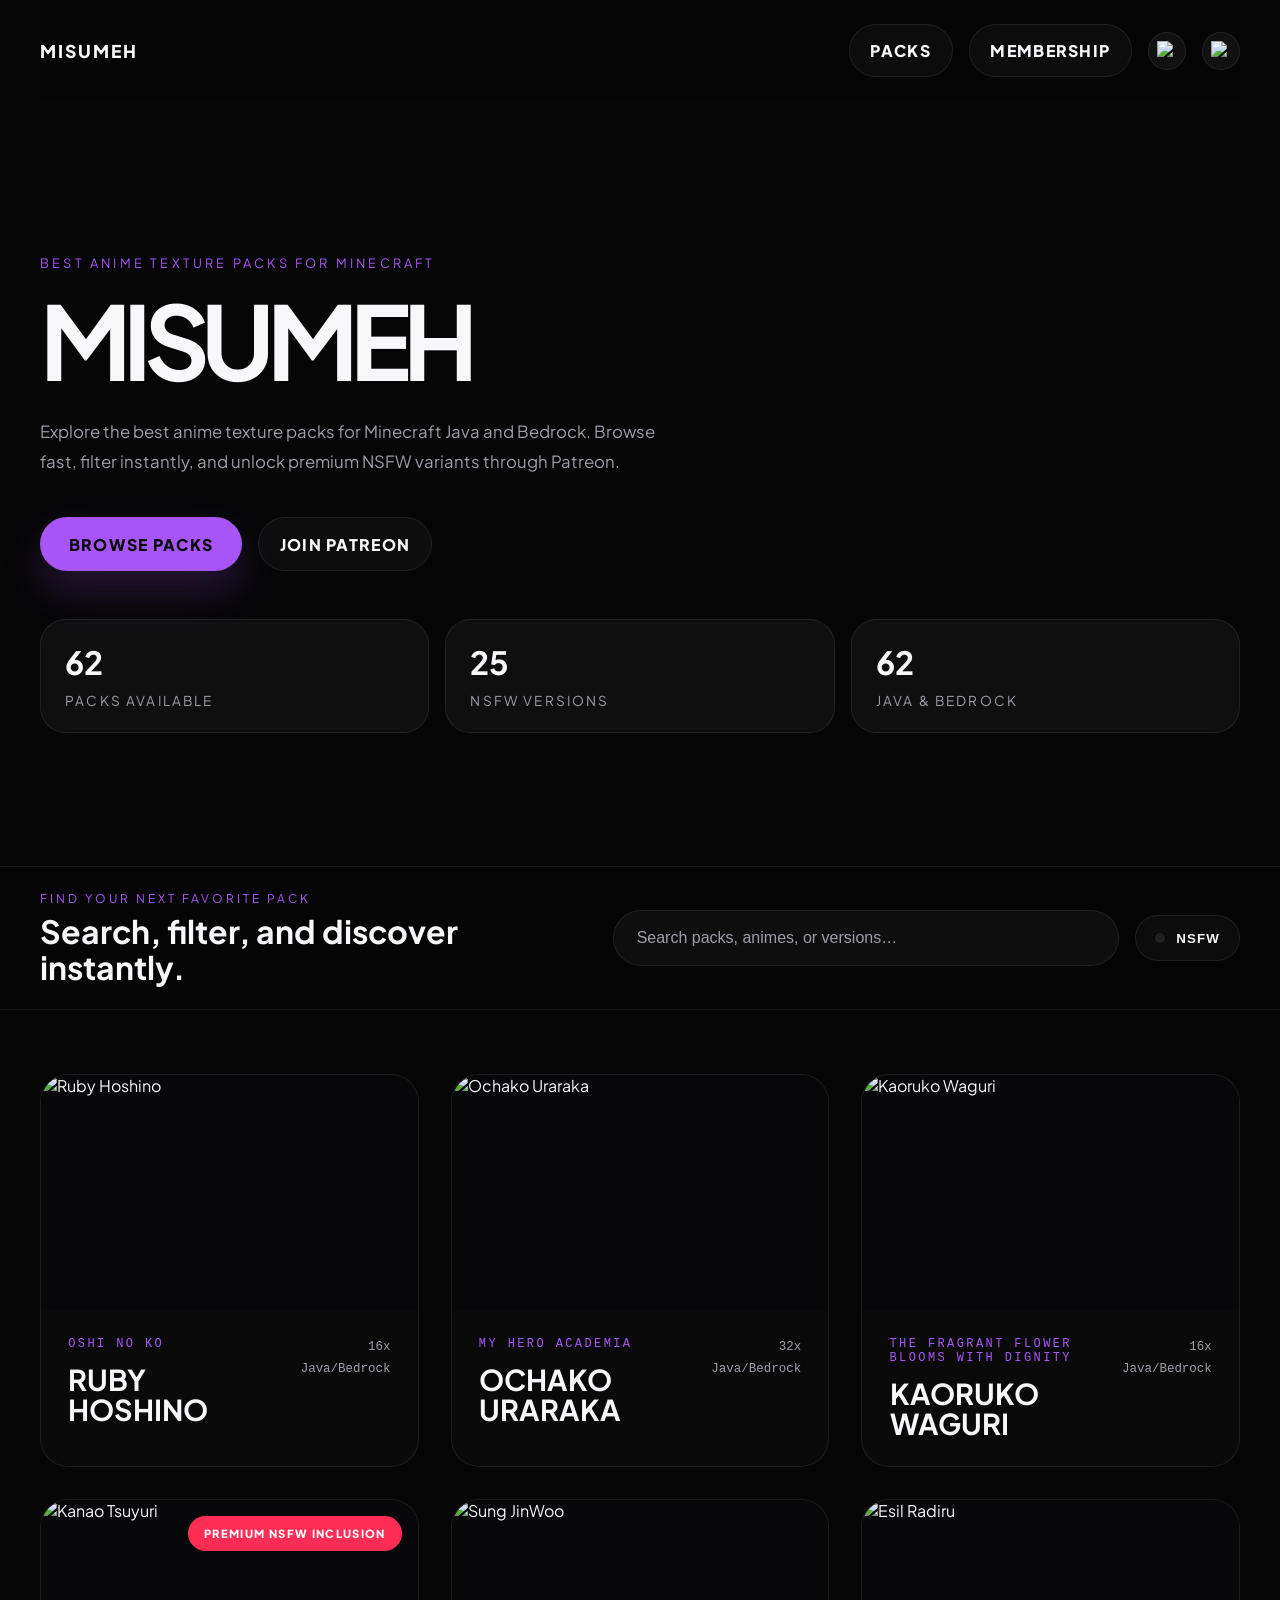
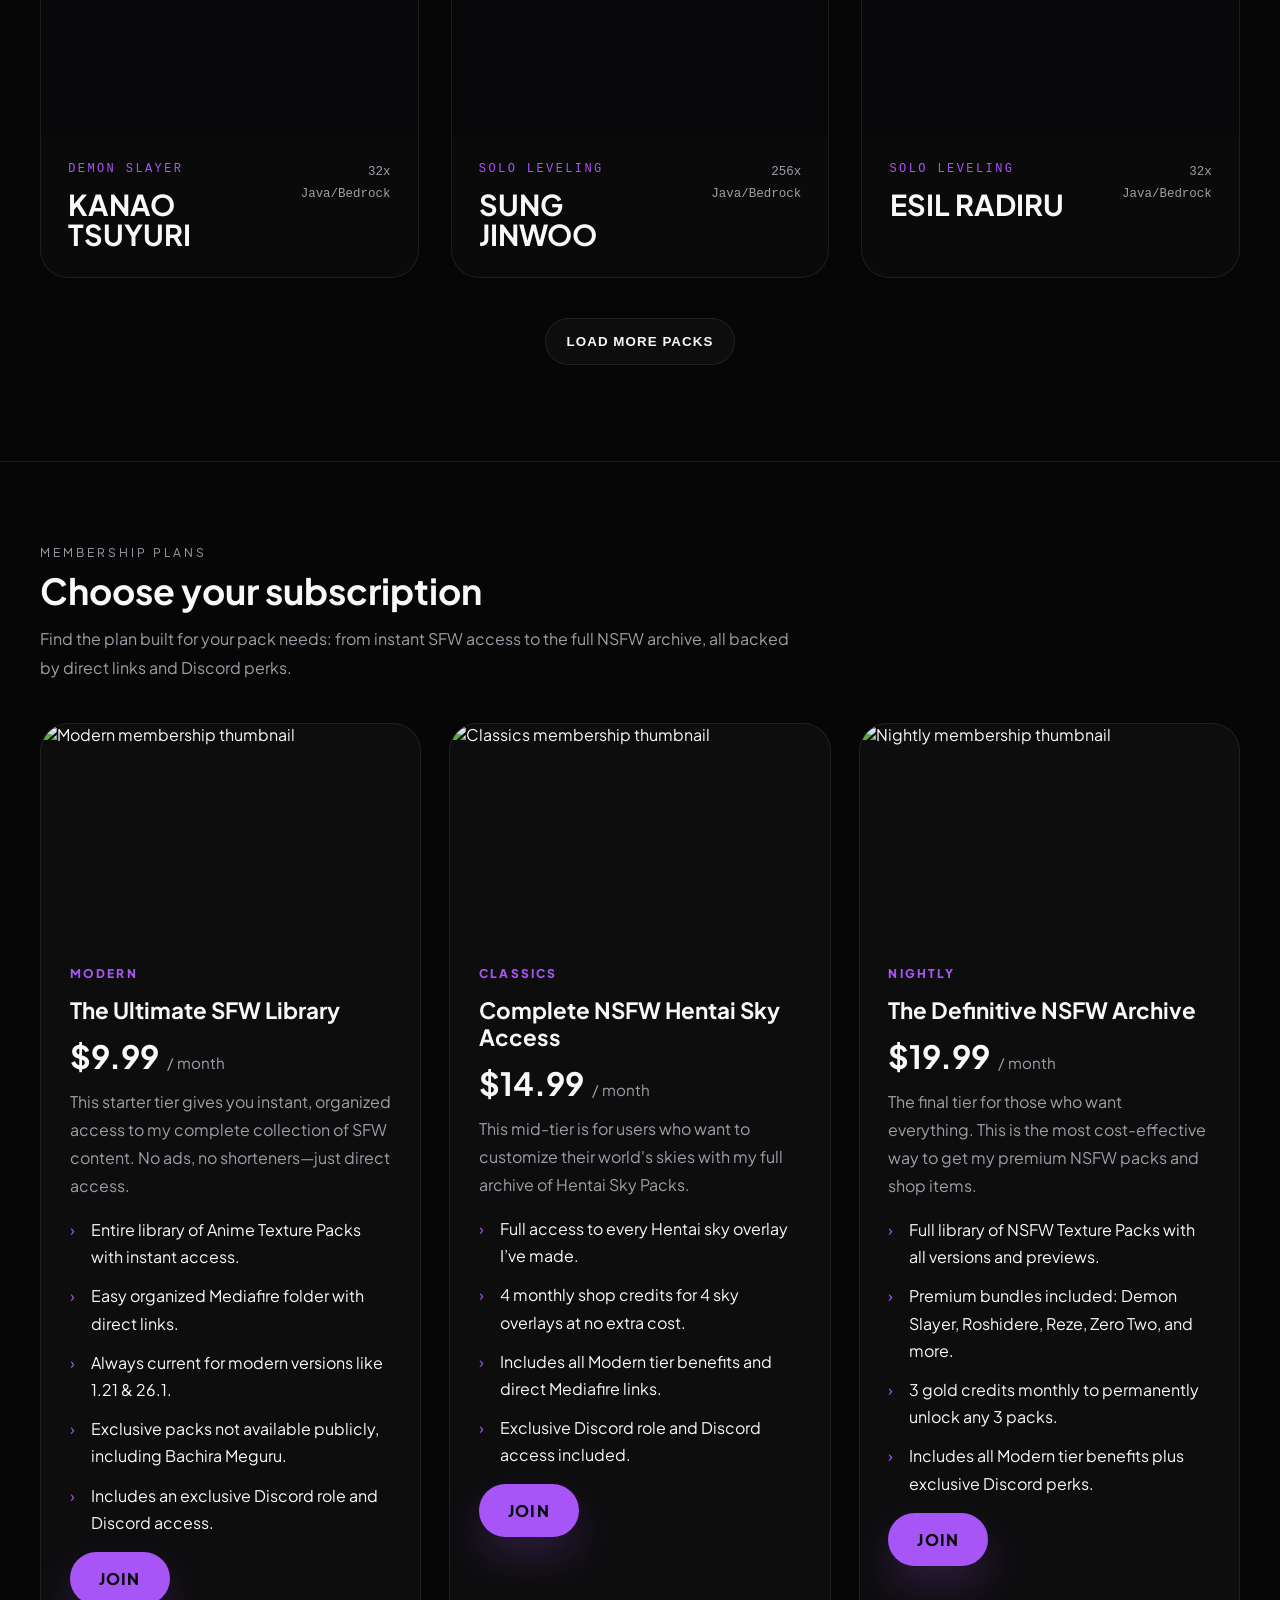
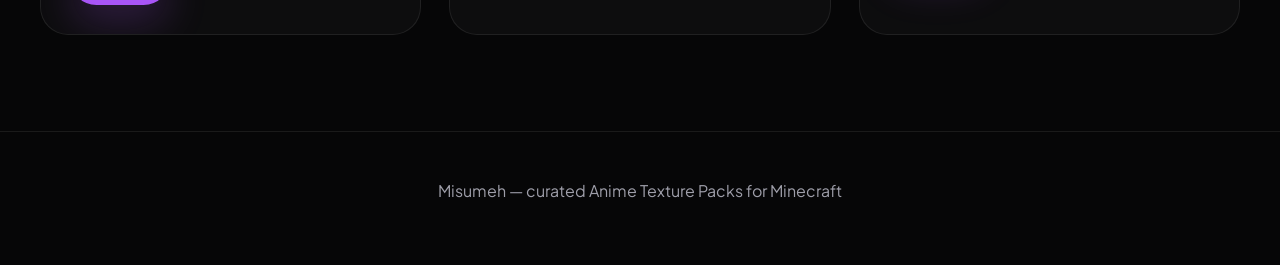
==== index.html @ 857bcc8f "Total Overhaul (Home) Better search functions, homepage, everything was remade for better conversion" ====
﻿<!DOCTYPE html>
<html lang="en">
<head>
    <meta charset="UTF-8">
    <meta name="viewport" content="width=device-width, initial-scale=1.0">
    <title>Misumeh | Best Anime Texture Packs for Minecraft</title>
    <meta name="description" content="The ultimate archive for high-quality Anime Texture Packs for Minecraft Java & Bedrock. Download over 60+ meticulously crafted textures for Java and Bedrock.">
    <meta name="keywords" content="Anime Texture Packs, Anime Packs, Minecraft Anime Textures, Misumeh, Anime Resource Packs">
    <link rel="canonical" href="https://misumeh.com" />

    <link rel="icon" type="image/png" href="https://blogger.googleusercontent.com/img/b/R29vZ2xl/AVvXsEjL_Ej2ruuVDRIfjJmwc5a8nvI6u7_aRXwfYw2sFPHTqsN92InN3AQady7LAsYRf71fWmgx2OwC04b4doj8Q11SzNefRurNB1xIQ3BMdoJaM3WoBUkSQHTo7zHiCaMasa25tymW063BCcl3t-87M7NE0LvYuJQJys_hWvykkWJ0ViI2v-sDk9FJuUF3TqFu/s2047/minecraft_title.png">
    <link rel="apple-touch-icon" href="https://blogger.googleusercontent.com/img/b/R29vZ2xl/AVvXsEjL_Ej2ruuVDRIfjJmwc5a8nvI6u7_aRXwfYw2sFPHTqsN92InN3AQady7LAsYRf71fWmgx2OwC04b4doj8Q11SzNefRurNB1xIQ3BMdoJaM3WoBUkSQHTo7zHiCaMasa25tymW063BCcl3t-87M7NE0LvYuJQJys_hWvykkWJ0ViI2v-sDk9FJuUF3TqFu/s2047/minecraft_title.png">
    <link href="https://fonts.googleapis.com/css2?family=Plus+Jakarta+Sans:wght@400;600;700;800&display=swap" rel="stylesheet">

    <script type="application/ld+json">
    {
      "@context": "https://schema.org/",
      "@type": "CollectionPage",
      "name": "Misumeh Anime Texture Archive",
      "description": "A collection of 60+ high-quality Anime Texture Packs for Minecraft.",
      "url": "https://misumeh.com",
      "genre": "Anime",
      "creator": {
        "@type": "Person",
        "name": "Misumeh"
      }
    }
    </script>

    <style>
        :root {
            --bg: #060607;
            --surface: #101116;
            --surface-soft: rgba(255,255,255,0.04);
            --accent: #a855f7;
            --accent-soft: rgba(168, 85, 247, 0.18);
            --nsfw-accent: #ff2d55;
            --border: rgba(255, 255, 255, 0.08);
            --text-main: #f8f8fb;
            --text-dim: #9e9ea9;
        }

        * { box-sizing: border-box; margin: 0; padding: 0; }
        body {
            background: var(--bg);
            color: var(--text-main);
            font-family: 'Plus Jakarta Sans', sans-serif;
            min-height: 100vh;
            overflow-x: hidden;
        }

        .page-wrapper {
            width: min(1200px, calc(100% - 4rem));
            margin: 0 auto;
        }

        .top-nav {
            position: sticky;
            top: 0;
            z-index: 100;
            display: flex;
            justify-content: space-between;
            align-items: center;
            gap: 1rem;
            padding: 1.5rem 0;
            background: rgba(6, 6, 7, 0.9);
            backdrop-filter: blur(18px);
        }

        .brand {
            font-size: 1.1rem;
            font-weight: 800;
            letter-spacing: 2px;
            text-decoration: none;
            color: var(--text-main);
            text-transform: uppercase;
        }

        .nav-actions {
            display: flex;
            flex-wrap: wrap;
            gap: 1rem;
            align-items: center;
        }

        .icon-link {
            display: inline-flex;
            width: 38px;
            height: 38px;
            align-items: center;
            justify-content: center;
            border-radius: 999px;
            background: rgba(255,255,255,0.05);
            border: 1px solid var(--border);
            transition: transform 0.25s ease, border-color 0.25s ease;
        }
        .icon-link img {
            width: 20px;
            height: 20px;
            display: block;
        }
        .icon-link:hover {
            transform: translateY(-1px);
            border-color: var(--accent);
        }

        .btn-outline,
        .btn-primary,
        .btn-secondary,
        .nsfw-toggle {
            border-radius: 999px;
            border: 1px solid var(--border);
            font-weight: 800;
            letter-spacing: 0.08em;
            text-transform: uppercase;
            cursor: pointer;
            transition: transform 0.25s ease, border-color 0.25s ease, background 0.25s ease;
        }

        .btn-outline,
        .btn-secondary {
            background: rgba(255,255,255,0.03);
            color: var(--text-main);
            padding: 0.95rem 1.3rem;
            text-decoration: none;
        }

        .btn-outline:hover,
        .btn-secondary:hover,
        .nsfw-toggle:hover {
            border-color: var(--accent);
            transform: translateY(-1px);
        }

        .btn-primary {
            display: inline-flex;
            align-items: center;
            justify-content: center;
            gap: 0.6rem;
            background: var(--accent);
            color: #08080a;
            padding: 1rem 1.8rem;
            text-decoration: none;
            border: none;
            box-shadow: 0 20px 40px rgba(168, 85, 247, 0.2);
        }

        .nsfw-toggle {
            display: inline-flex;
            align-items: center;
            gap: 0.7rem;
            background: rgba(255,255,255,0.03);
            color: var(--text-main);
            padding: 0.9rem 1.2rem;
        }

        .dot {
            width: 10px;
            height: 10px;
            border-radius: 50%;
            background: #222;
        }
        body.nsfw-mode .dot {
            background: var(--nsfw-accent);
            box-shadow: 0 0 10px var(--nsfw-accent);
        }

        .hero {
            position: relative;
            min-height: 85vh;
            display: flex;
            align-items: center;
            overflow: hidden;
        }

        #heroBg {
            position: absolute;
            inset: 0;
            z-index: 0;
        }

        .hero-bg {
            position: absolute;
            inset: 0;
            background-size: cover;
            background-position: center;
            opacity: 0;
            transition: opacity 1.8s ease;
            filter: brightness(0.28) saturate(1.2);
        }

        .hero-bg.active { opacity: 1; }

        .hero::after {
            content: '';
            position: absolute;
            inset: 0;
            background: linear-gradient(180deg, rgba(6,6,7,0.5) 0%, rgba(6,6,7,0.95) 75%);
            z-index: 1;
        }

        .hero-content {
            position: relative;
            z-index: 2;
            padding: 6rem 0 5rem;
        }

        .eyebrow {
            display: inline-block;
            margin-bottom: 1.5rem;
            color: var(--accent);
            font-size: 0.8rem;
            letter-spacing: 0.25em;
            text-transform: uppercase;
        }

        .hero-content h1 {
            font-size: clamp(3.5rem, 8vw, 7rem);
            line-height: 0.88;
            letter-spacing: -0.08em;
            margin: 0;
            text-transform: uppercase;
            max-width: 10ch;
        }

        .hero-desc {
            margin-top: 2rem;
            max-width: 620px;
            color: var(--text-dim);
            font-size: 1.05rem;
            line-height: 1.8;
        }

        .hero-actions {
            display: flex;
            flex-wrap: wrap;
            gap: 1rem;
            margin-top: 2.5rem;
        }

        .hero-stats {
            display: grid;
            grid-template-columns: repeat(3, minmax(120px, 1fr));
            gap: 1rem;
            margin-top: 3rem;
        }

        .hero-stat {
            padding: 1.4rem 1.5rem;
            border-radius: 1.6rem;
            background: rgba(255,255,255,0.04);
            border: 1px solid var(--border);
        }
        .hero-stat strong {
            display: block;
            font-size: 2rem;
            margin-bottom: 0.4rem;
        }
        .hero-stat span {
            color: var(--text-dim);
            font-size: 0.85rem;
            text-transform: uppercase;
            letter-spacing: 0.16em;
        }

        .discovery-bar {
            position: sticky;
            top: 0;
            z-index: 90;
            padding: 1.5rem 0;
            background: rgba(6, 6, 7, 0.95);
            border-top: 1px solid var(--border);
            border-bottom: 1px solid var(--border);
        }

        .discovery-inner {
            display: flex;
            align-items: center;
            justify-content: space-between;
            gap: 1rem;
        }

        .section-label {
            margin: 0 0 0.5rem;
            color: var(--accent);
            letter-spacing: 0.25em;
            text-transform: uppercase;
            font-size: 0.75rem;
        }

        .discovery-inner h2 {
            margin: 0;
            font-size: 2rem;
            line-height: 1.1;
            max-width: 48rem;
        }

        .discovery-actions {
            display: flex;
            align-items: center;
            gap: 1rem;
            flex-wrap: wrap;
            width: min(100%, 640px);
        }

        .search-input {
            flex: 1;
            min-width: 220px;
            padding: 1.1rem 1.4rem;
            border-radius: 999px;
            border: 1px solid var(--border);
            background: rgba(255,255,255,0.04);
            color: var(--text-main);
            font-size: 1rem;
            outline: none;
        }
        .search-input::placeholder {
            color: var(--text-dim);
        }

        .gallery {
            padding: 4rem 0 6rem;
        }

        .load-more-wrap {
            display: flex;
            justify-content: center;
            margin-top: 2.5rem;
        }

        .pack-grid {
            display: grid;
            gap: 2rem;
            grid-template-columns: repeat(auto-fit, minmax(300px, 1fr));
        }

        .pack-item {
            display: block;
            color: inherit;
            text-decoration: none;
            border-radius: 28px;
            overflow: hidden;
            background: rgba(255,255,255,0.02);
            border: 1px solid var(--border);
            transition: transform 0.35s ease, border-color 0.35s ease, box-shadow 0.35s ease;
        }
        .pack-item:visited {
            color: inherit;
        }
        .pack-item:hover {
            transform: translateY(-8px);
            border-color: rgba(168, 85, 247, 0.28);
            box-shadow: 0 30px 60px rgba(0, 0, 0, 0.18);
        }

        .pack-viz {
            position: relative;
            aspect-ratio: 16 / 10;
            background: #08080a;
        }
        .pack-viz img {
            width: 100%;
            height: 100%;
            object-fit: cover;
            transition: transform 0.8s ease, opacity 0.8s ease;
        }
        .pack-item:hover .pack-viz img {
            transform: scale(1.05);
            opacity: 0.95;
        }

        .pack-meta {
            padding: 1.7rem;
            display: flex;
            justify-content: space-between;
            gap: 1rem;
            align-items: flex-start;
        }
        .pack-title {
            max-width: 60%;
        }
        .pack-title h3 {
            margin: 0;
            font-size: 1.8rem;
            line-height: 1.05;
            text-transform: uppercase;
        }
        .pack-title span {
            display: block;
            margin-bottom: 0.8rem;
            font-family: 'JetBrains Mono', monospace;
            font-size: 0.75rem;
            color: var(--accent);
            text-transform: uppercase;
            letter-spacing: 0.2em;
        }
        .pack-tags {
            text-align: right;
            font-family: 'JetBrains Mono', monospace;
            font-size: 0.78rem;
            color: var(--text-dim);
            line-height: 1.7;
            min-width: 120px;
        }

        .nsfw-indicator {
            position: absolute;
            top: 1rem;
            right: 1rem;
            background: var(--nsfw-accent);
            color: #fff;
            padding: 0.65rem 1rem;
            border-radius: 999px;
            font-weight: 900;
            font-size: 0.7rem;
            text-transform: uppercase;
            letter-spacing: 0.12em;
        }

        .membership {
            padding: 4rem 0 6rem;
            border-top: 1px solid var(--border);
            border-bottom: 1px solid var(--border);
        }

        .membership-grid {
            display: grid;
            grid-template-columns: minmax(0, 1.4fr) minmax(280px, 1fr);
            gap: 2rem;
            align-items: start;
        }

        .membership-card,
        .perks-card {
            background: rgba(255,255,255,0.03);
            border: 1px solid var(--border);
            border-radius: 28px;
            padding: 2rem;
        }

        .badge {
            display: inline-flex;
            padding: 0.7rem 1rem;
            border-radius: 999px;
            background: rgba(168,85,247,0.14);
            color: var(--accent);
            font-size: 0.75rem;
            font-weight: 800;
            letter-spacing: 0.2em;
            text-transform: uppercase;
            margin-bottom: 1.5rem;
        }

        .membership-card h3 {
            margin: 0;
            font-size: 2rem;
            line-height: 1.1;
        }
        .membership-card p {
            margin: 1.5rem 0 2rem;
            color: var(--text-dim);
            max-width: 560px;
            line-height: 1.9;
        }

        .perks-card h4 {
            margin: 0 0 1.4rem;
            color: var(--accent);
            font-size: 0.95rem;
            letter-spacing: 0.24em;
            text-transform: uppercase;
        }
        .perks-card ul {
            list-style: none;
            margin: 0;
            padding: 0;
            display: grid;
            gap: 1rem;
        }
        .perks-card li {
            position: relative;
            padding-left: 1.4rem;
            color: var(--text-main);
            line-height: 1.7;
        }
        .perks-card li::before {
            content: '›';
            position: absolute;
            left: 0;
            color: var(--accent);
            font-size: 1rem;
            top: 0;
        }

        .membership-intro {
            margin-bottom: 2.5rem;
        }
        .membership-intro h2 {
            margin: 0;
            font-size: clamp(2.2rem, 2.8vw, 3rem);
            line-height: 1.05;
        }
        .membership-intro p {
            color: var(--text-dim);
            max-width: 760px;
            line-height: 1.8;
            margin-top: 1rem;
        }

        .subscription-grid {
            display: grid;
            grid-template-columns: repeat(3, minmax(260px, 1fr));
            gap: 1.75rem;
        }
        .sub-card {
            background: rgba(255,255,255,0.03);
            border: 1px solid var(--border);
            border-radius: 28px;
            overflow: hidden;
            display: flex;
            flex-direction: column;
        }
        .sub-thumb {
            width: 100%;
            aspect-ratio: 16 / 9;
            object-fit: cover;
            display: block;
        }
        .sub-body {
            padding: 1.8rem;
            display: flex;
            flex-direction: column;
            gap: 1rem;
        }
        .sub-tag {
            color: var(--accent);
            text-transform: uppercase;
            letter-spacing: 0.18em;
            font-size: 0.75rem;
            font-weight: 800;
        }
        .sub-title {
            margin: 0;
            font-size: 1.4rem;
            line-height: 1.2;
        }
        .sub-price {
            display: flex;
            align-items: baseline;
            gap: 0.5rem;
        }
        .sub-price strong {
            font-size: 2rem;
            line-height: 1;
        }
        .sub-price span {
            color: var(--text-dim);
            font-size: 0.95rem;
        }
        .sub-desc {
            margin: 0;
            color: var(--text-dim);
            line-height: 1.75;
        }
        .sub-features {
            list-style: none;
            margin: 0;
            padding: 0;
            display: grid;
            gap: 0.75rem;
        }
        .sub-features li {
            position: relative;
            padding-left: 1.3rem;
            color: var(--text-main);
            line-height: 1.7;
        }
        .sub-features li::before {
            content: '›';
            position: absolute;
            left: 0;
            color: var(--accent);
            font-size: 1rem;
            top: 0;
        }
        .sub-card-footer {
            margin-top: auto;
        }

        .footer {
            padding: 3rem 0 4rem;
            text-align: center;
            color: var(--text-dim);
        }

        @media (max-width: 1080px) {
            .hero-stats {
                grid-template-columns: repeat(2, minmax(140px, 1fr));
            }
            .membership-grid {
                grid-template-columns: 1fr;
            }
        }

        @media (max-width: 760px) {
            .top-nav,
            .discovery-inner,
            .hero-actions {
                flex-direction: column;
                align-items: stretch;
            }

            .top-nav {
                padding-top: 1rem;
                padding-bottom: 1rem;
            }

            .search-input {
                width: 100%;
            }

            .pack-meta {
                flex-direction: column;
                align-items: flex-start;
            }

            .pack-title {
                max-width: 100%;
            }

            .hero {
                min-height: 70vh;
            }

            .hero-content {
                padding: 4rem 0 3rem;
            }

            .hero-actions,
            .nav-actions {
                align-items: stretch;
            }
        }
    </style>
</head>
<body>

    <div class="page-wrapper">
        <header class="top-nav">
            <a class="brand" href="index.html">MISUMEH</a>
            <div class="nav-actions">
                <a href="#gallery" class="btn-outline">Packs</a>
                <a href="#membership" class="btn-outline">Membership</a>
                <a href="https://discord.gg/BGB66CWGnj" target="_blank" rel="noopener" class="icon-link" aria-label="Discord">
                    <img src="https://uxwing.com/wp-content/themes/uxwing/download/brands-and-social-media/discord-white-icon.png" alt="Discord">
                </a>
                <a href="https://www.patreon.com/cw/MisuPacks" target="_blank" rel="noopener" class="icon-link" aria-label="Patreon">
                    <img src="https://static.vecteezy.com/system/resources/thumbnails/065/386/612/small/patreon-white-icon-logo-app-transparent-background-premium-social-media-design-for-digital-download-free-png.png" alt="Patreon">
                </a>
            </div>
        </header>
    </div>

    <section class="hero">
        <div id="heroBg"></div>
        <div class="page-wrapper hero-content">
            <p class="eyebrow">Best Anime Texture Packs for Minecraft</p>
            <h1>Misumeh</h1>
            <p class="hero-desc">Explore the best anime texture packs for Minecraft Java and Bedrock. Browse fast, filter instantly, and unlock premium NSFW variants through Patreon.</p>
            <div class="hero-actions">
                <a href="#gallery" class="btn-primary">Browse packs</a>
                <a href="https://www.patreon.com/cw/MisuPacks" target="_blank" rel="noopener" class="btn-secondary">Join Patreon</a>
            </div>
            <div class="hero-stats">
                <div class="hero-stat"><strong id="packsTotal">0</strong><span>Packs Available</span></div>
                <div class="hero-stat"><strong id="nsfwTotal">0</strong><span>NSFW Versions</span></div>
                <div class="hero-stat"><strong id="featuredTotal">0</strong><span>Java & Bedrock</span></div>
            </div>
        </div>
    </section>

    <section class="discovery-bar">
        <div class="page-wrapper discovery-inner">
            <div>
                <p class="section-label">Find your next favorite pack</p>
                <h2>Search, filter, and discover instantly.</h2>
            </div>
            <div class="discovery-actions">
                <input type="text" id="searchInput" class="search-input" placeholder="Search packs, animes, or versions…" oninput="render()">
                <button class="nsfw-toggle" onclick="toggleNsfw()">
                    <span class="dot"></span>
                    <span>NSFW</span>
                </button>
            </div>
        </div>
    </section>

    <main class="gallery" id="gallery">
        <div class="page-wrapper">
            <div class="pack-grid" id="discoveryGrid"></div>
            <div class="load-more-wrap">
                <button id="loadMoreBtn" class="btn-secondary" onclick="loadMore()">Load more packs</button>
            </div>
        </div>
    </main>

    <section id="membership" class="membership">
        <div class="page-wrapper">
            <div class="membership-intro">
                <p class="section-label">Membership plans</p>
                <h2>Choose your subscription</h2>
                <p>Find the plan built for your pack needs: from instant SFW access to the full NSFW archive, all backed by direct links and Discord perks.</p>
            </div>
            <div class="subscription-grid">
                <article class="sub-card">
                    <img class="sub-thumb" src="https://c10.patreonusercontent.com/4/patreon-media/p/reward/28297996/06171f6a9e064e5ab29e5ce49b5d330c/eyJ3Ijo0MDB9/1.png?token-hash=R8io04pSQHwL7j0kTe0pqpyaCqEjY5ncE1Jyv23dLS4%3D" alt="Modern membership thumbnail">
                    <div class="sub-body">
                        <span class="sub-tag">Modern</span>
                        <h3 class="sub-title">The Ultimate SFW Library</h3>
                        <div class="sub-price"><strong>$9.99</strong><span>/ month</span></div>
                        <p class="sub-desc">This starter tier gives you instant, organized access to my complete collection of SFW content. No ads, no shorteners—just direct access.</p>
                        <ul class="sub-features">
                            <li>Entire library of Anime Texture Packs with instant access.</li>
                            <li>Easy organized Mediafire folder with direct links.</li>
                            <li>Always current for modern versions like 1.21 & 26.1.</li>
                            <li>Exclusive packs not available publicly, including Bachira Meguru.</li>
                            <li>Includes an exclusive Discord role and Discord access.</li>
                        </ul>
                        <div class="sub-card-footer">
                            <a href="https://www.patreon.com/cw/MisuPacks" target="_blank" rel="noopener" class="btn-primary">Join</a>
                        </div>
                    </div>
                </article>
                <article class="sub-card">
                    <img class="sub-thumb" src="https://c10.patreonusercontent.com/4/patreon-media/p/reward/28438405/8f7cea85bf224fa08c828b613712a5c1/eyJ3Ijo0MDB9/1.png?token-hash=My6nuSPAajxocnLM5Mzf_BlKt5x_ZJHa3EQrZnnbhW8%3D" alt="Classics membership thumbnail">
                    <div class="sub-body">
                        <span class="sub-tag">Classics</span>
                        <h3 class="sub-title">Complete NSFW Hentai Sky Access</h3>
                        <div class="sub-price"><strong>$14.99</strong><span>/ month</span></div>
                        <p class="sub-desc">This mid-tier is for users who want to customize their world's skies with my full archive of Hentai Sky Packs.</p>
                        <ul class="sub-features">
                            <li>Full access to every Hentai sky overlay I’ve made.</li>
                            <li>4 monthly shop credits for 4 sky overlays at no extra cost.</li>
                            <li>Includes all Modern tier benefits and direct Mediafire links.</li>
                            <li>Exclusive Discord role and Discord access included.</li>
                        </ul>
                        <div class="sub-card-footer">
                            <a href="https://www.patreon.com/cw/MisuPacks" target="_blank" rel="noopener" class="btn-primary">Join</a>
                        </div>
                    </div>
                </article>
                <article class="sub-card">
                    <img class="sub-thumb" src="https://c10.patreonusercontent.com/4/patreon-media/p/reward/28438409/4e5b9d9eb5074de6a5b82d8278f097a2/eyJ3Ijo0MDB9/1.png?token-hash=5LKVqFmiwj7bTdr5mrRE5-CTlI2eUtYD0Iadj9Rezpo%3D" alt="Nightly membership thumbnail">
                    <div class="sub-body">
                        <span class="sub-tag">Nightly</span>
                        <h3 class="sub-title">The Definitive NSFW Archive</h3>
                        <div class="sub-price"><strong>$19.99</strong><span>/ month</span></div>
                        <p class="sub-desc">The final tier for those who want everything. This is the most cost-effective way to get my premium NSFW packs and shop items.</p>
                        <ul class="sub-features">
                            <li>Full library of NSFW Texture Packs with all versions and previews.</li>
                            <li>Premium bundles included: Demon Slayer, Roshidere, Reze, Zero Two, and more.</li>
                            <li>3 gold credits monthly to permanently unlock any 3 packs.</li>
                            <li>Includes all Modern tier benefits plus exclusive Discord perks.</li>
                        </ul>
                        <div class="sub-card-footer">
                            <a href="https://www.patreon.com/cw/MisuPacks" target="_blank" rel="noopener" class="btn-primary">Join</a>
                        </div>
                    </div>
                </article>
            </div>
        </div>
    </section>

    <footer class="page-wrapper footer">
        <p>Misumeh — curated Anime Texture Packs for Minecraft</p>
    </footer>

    <script>
        let packs = [];
        let nsfwActive = false;
        let visibleCount = 6;
        let lastQuery = '';

        async function init() {
            const r = await fetch('packs.json');
            packs = await r.json();

            const heroWrap = document.getElementById('heroBg');
            const slides = packs.slice(0, 5).map((p, i) => {
                const div = document.createElement('div');
                div.className = `hero-bg ${i === 0 ? 'active' : ''}`;
                div.style.backgroundImage = `url('${p.thumb}')`;
                heroWrap.appendChild(div);
                return div;
            });

            let current = 0;
            setInterval(() => {
                slides[current].classList.remove('active');
                current = (current + 1) % slides.length;
                slides[current].classList.add('active');
            }, 5000);

            document.getElementById('packsTotal').textContent = packs.length;
            document.getElementById('nsfwTotal').textContent = packs.filter(p => p.links?.nsfw).length;
            document.getElementById('featuredTotal').textContent = packs.filter(p => p.tags?.version).length || packs.length;

            render();
        }

        function toggleNsfw() {
            nsfwActive = !nsfwActive;
            document.body.classList.toggle('nsfw-mode');
            render();
        }

        function loadMore() {
            visibleCount += 6;
            render();
        }

        function updateLoadMore(filtered) {
            const btn = document.getElementById('loadMoreBtn');
            if (!btn) return;
            btn.style.display = filtered.length > visibleCount ? 'inline-flex' : 'none';
        }

        function render() {
            const grid = document.getElementById('discoveryGrid');
            const q = document.getElementById('searchInput').value.toLowerCase();

            if (q !== lastQuery) {
                visibleCount = 6;
                lastQuery = q;
            }

            const filtered = packs.filter(p => {
                const origin = p.tags?.origin || '';
                const version = p.tags?.version || '';
                const matchesSearch = [p.name, origin, version].some(value => value.toLowerCase().includes(q));
                const matchesNsfw = !nsfwActive || p.links?.nsfw;
                return matchesSearch && matchesNsfw;
            });

            const visible = filtered.slice(0, visibleCount);
            grid.innerHTML = visible.map(p => `
                <a href="pack.html?id=${p.id}" class="pack-item">
                    <div class="pack-viz">
                        <img src="${p.thumb}" alt="${p.name}" loading="lazy">
                        ${p.links?.nsfw ? '<div class="nsfw-indicator">Premium NSFW Inclusion</div>' : ''}
                    </div>
                    <div class="pack-meta">
                        <div class="pack-title">
                            <span>${p.tags?.origin || 'Texture Pack'}</span>
                            <h3>${p.name}</h3>
                        </div>
                        <div class="pack-tags">
                            <p>${p.tags?.res || 'Unknown res'}</p>
                            <p>${p.tags?.version || 'Java/Bedrock'}</p>
                        </div>
                    </div>
                </a>
            `).join('');

            updateLoadMore(filtered);
        }

        init();
    </script>
</body>
</html>
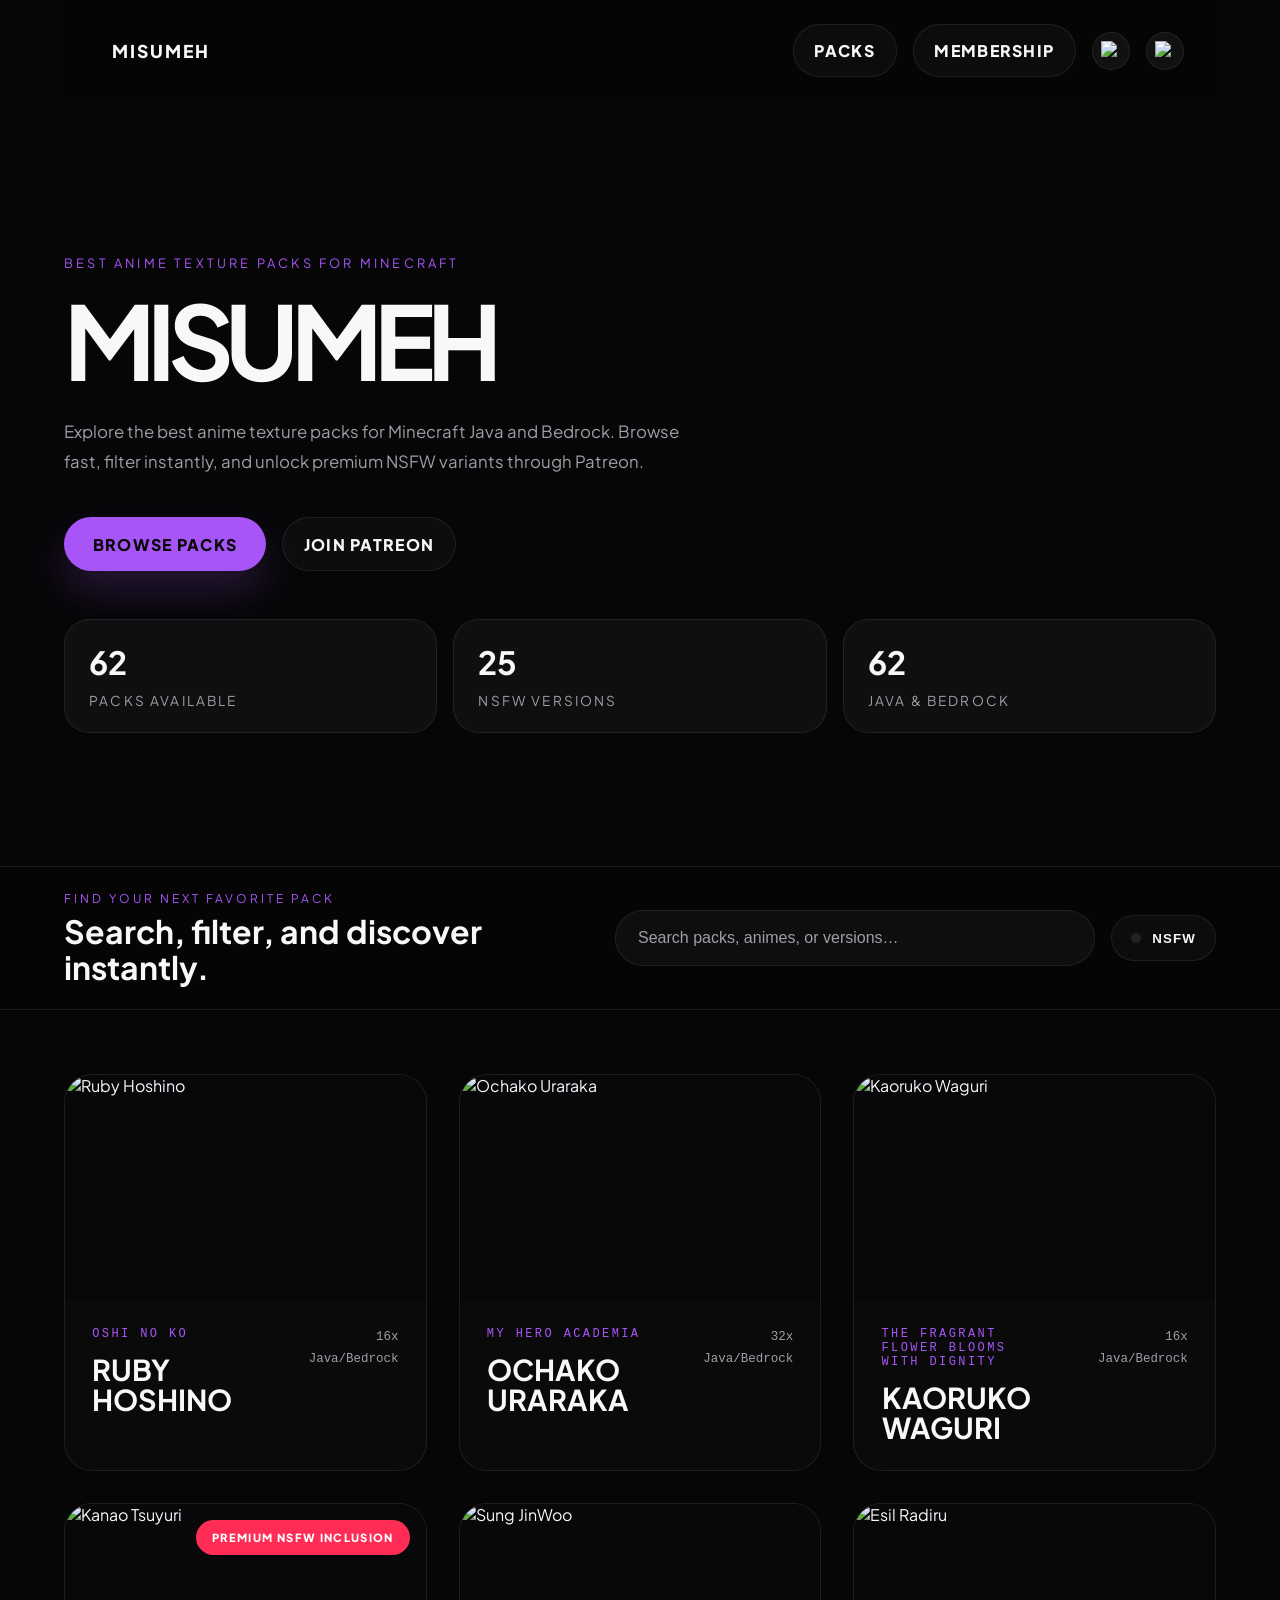
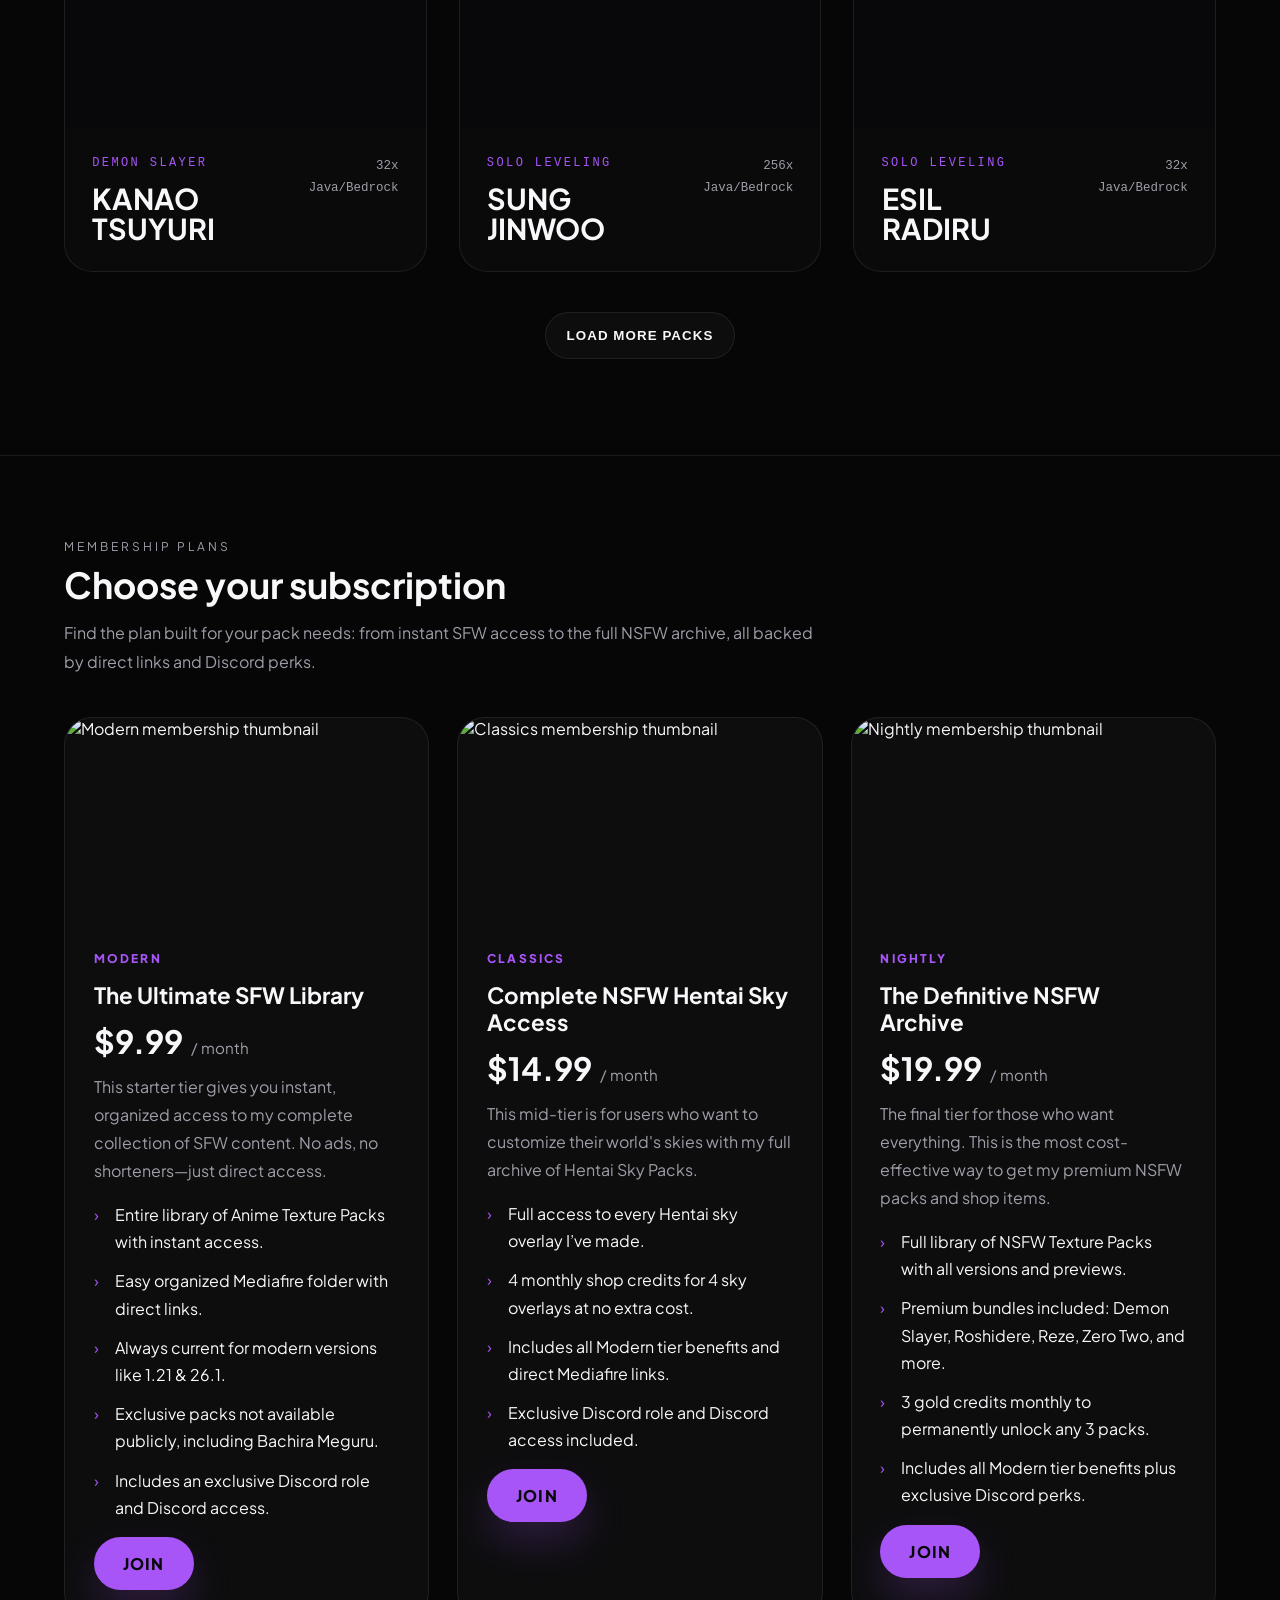
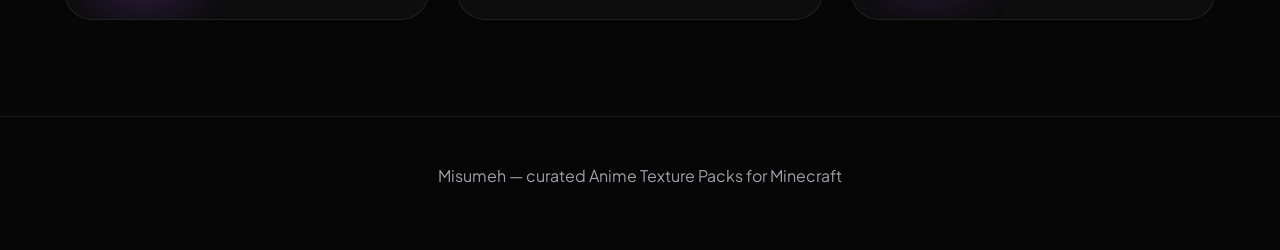
==== commit 2db2e6c5: "Total Overhaul to Match Index." ====
--- a/index.html
+++ b/index.html
@@ -50,7 +50,7 @@
         }
 
         .page-wrapper {
-            width: min(1200px, calc(100% - 4rem));
+            width: min(1200px, calc(100% - 8rem));
             margin: 0 auto;
         }
 
@@ -62,7 +62,7 @@
             justify-content: space-between;
             align-items: center;
             gap: 1rem;
-            padding: 1.5rem 0;
+            padding: 1.5rem 2rem;
             background: rgba(6, 6, 7, 0.9);
             backdrop-filter: blur(18px);
         }
@@ -74,6 +74,7 @@
             text-decoration: none;
             color: var(--text-main);
             text-transform: uppercase;
+            margin-left: 1rem;
         }
 
         .nav-actions {
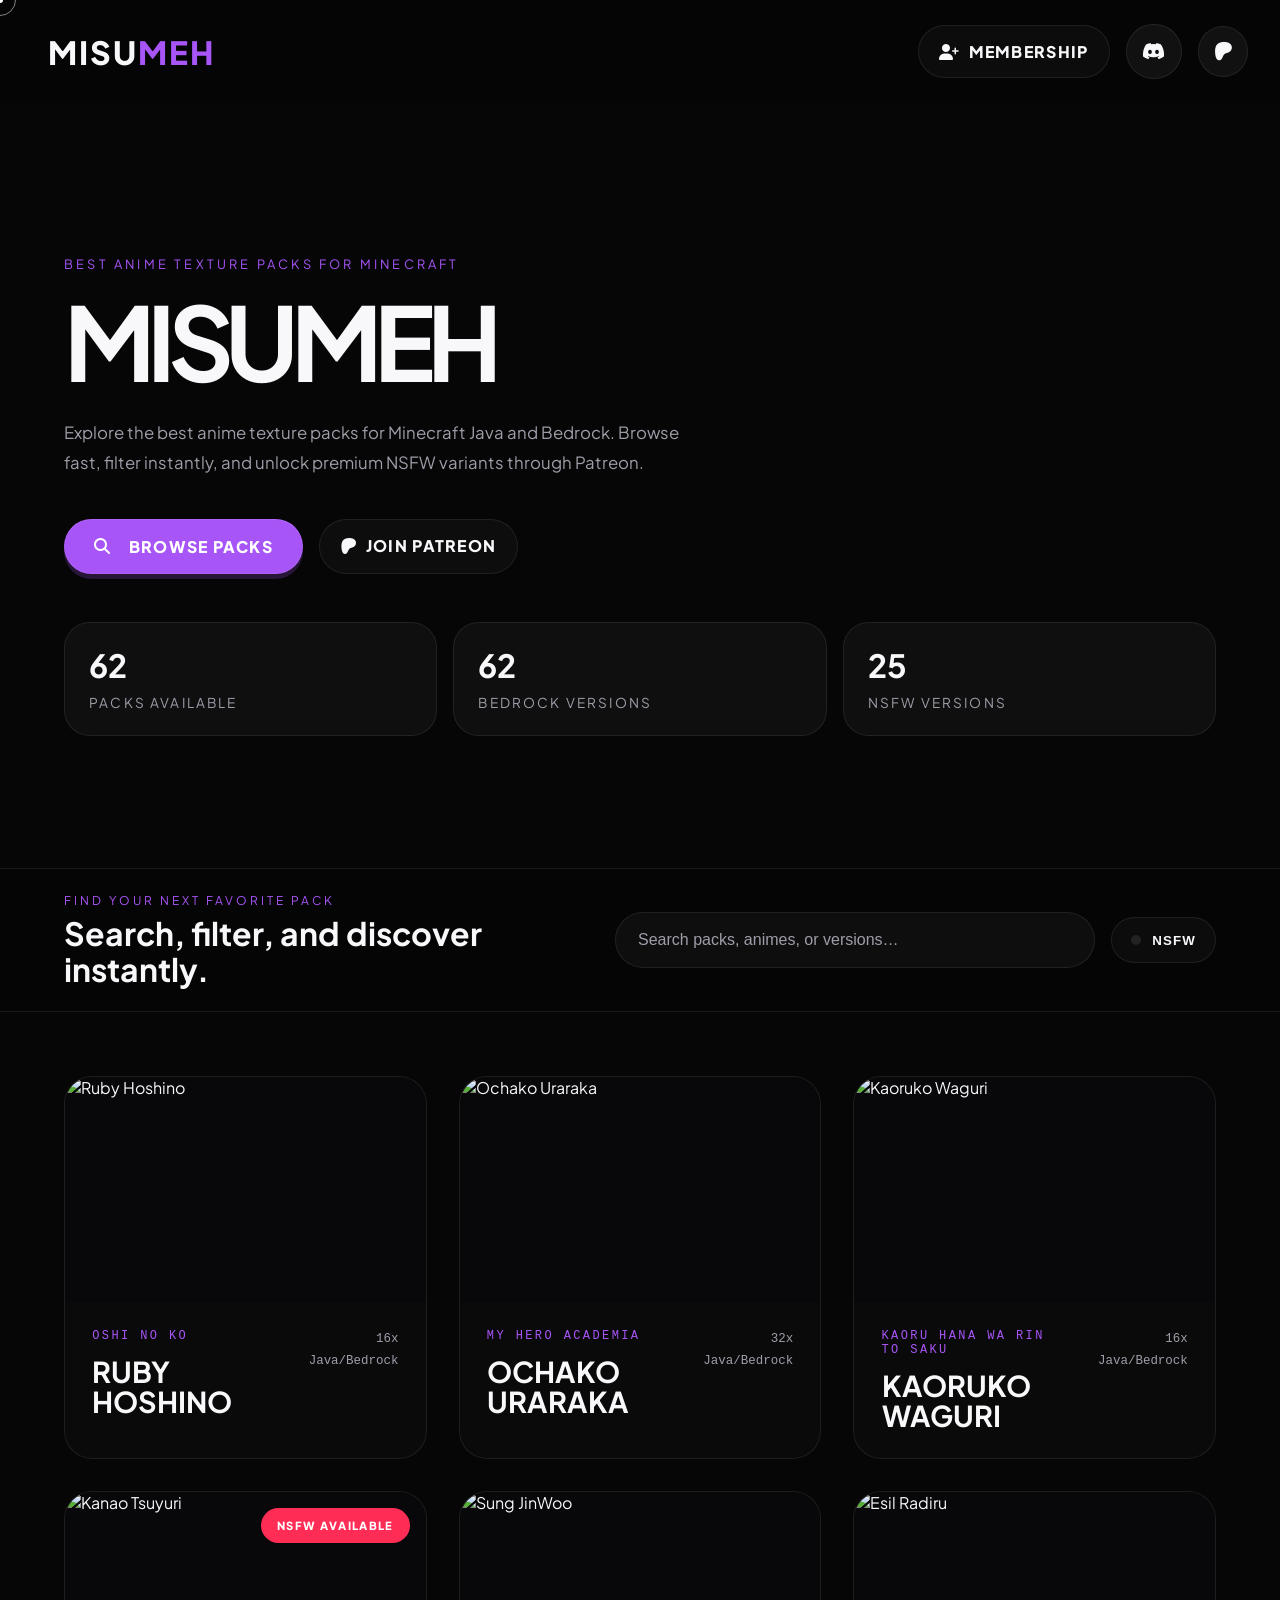
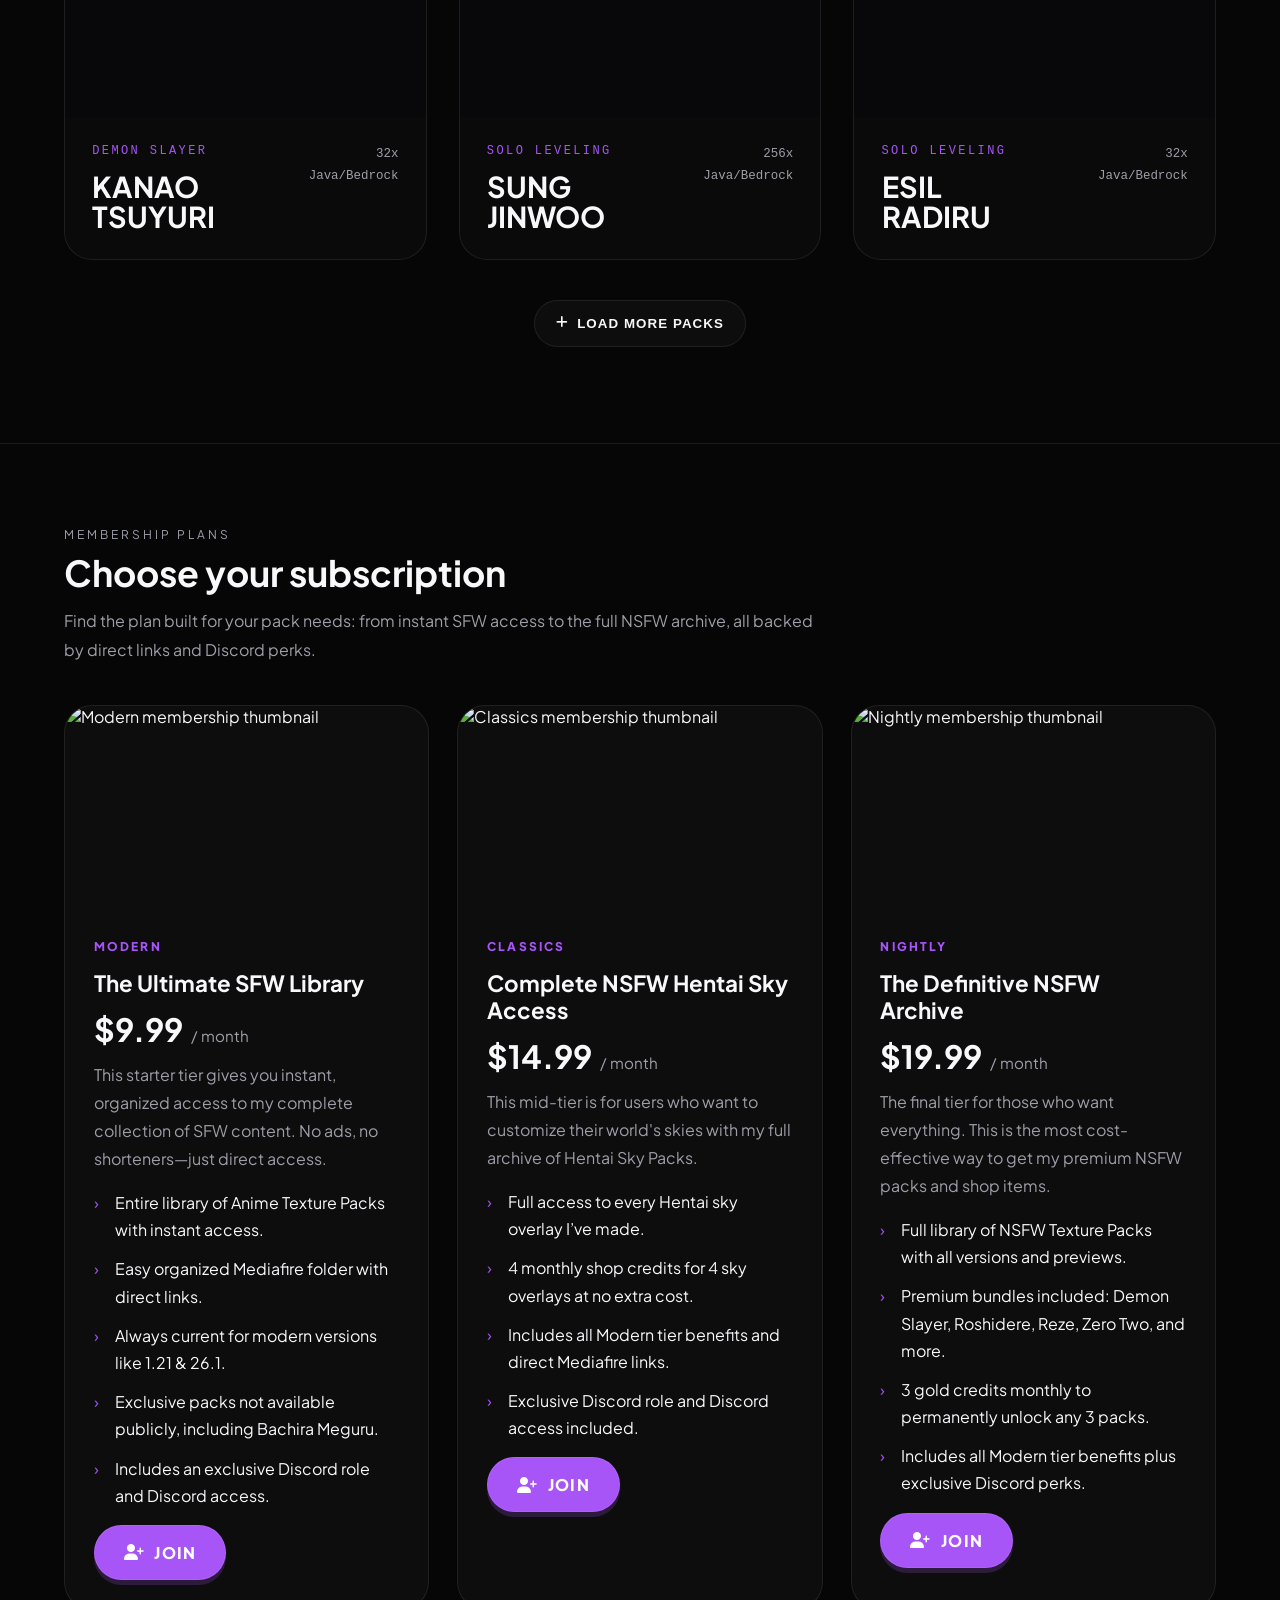
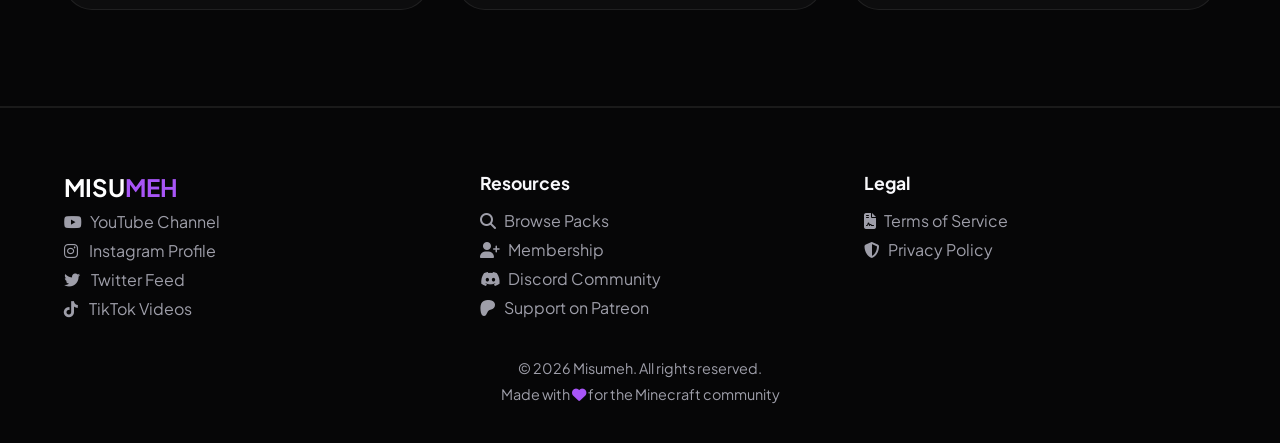
==== commit eba8660a: "Add privacy policy and terms of service pages; implement custom cursor and scrollbar styles; update " ====
--- a/index.html
+++ b/index.html
@@ -11,7 +11,9 @@
     <link rel="icon" type="image/png" href="https://blogger.googleusercontent.com/img/b/R29vZ2xl/AVvXsEjL_Ej2ruuVDRIfjJmwc5a8nvI6u7_aRXwfYw2sFPHTqsN92InN3AQady7LAsYRf71fWmgx2OwC04b4doj8Q11SzNefRurNB1xIQ3BMdoJaM3WoBUkSQHTo7zHiCaMasa25tymW063BCcl3t-87M7NE0LvYuJQJys_hWvykkWJ0ViI2v-sDk9FJuUF3TqFu/s2047/minecraft_title.png">
     <link rel="apple-touch-icon" href="https://blogger.googleusercontent.com/img/b/R29vZ2xl/AVvXsEjL_Ej2ruuVDRIfjJmwc5a8nvI6u7_aRXwfYw2sFPHTqsN92InN3AQady7LAsYRf71fWmgx2OwC04b4doj8Q11SzNefRurNB1xIQ3BMdoJaM3WoBUkSQHTo7zHiCaMasa25tymW063BCcl3t-87M7NE0LvYuJQJys_hWvykkWJ0ViI2v-sDk9FJuUF3TqFu/s2047/minecraft_title.png">
     <link href="https://fonts.googleapis.com/css2?family=Plus+Jakarta+Sans:wght@400;600;700;800&display=swap" rel="stylesheet">
-
+    <link rel="stylesheet" href="style.css">
+        <link rel="stylesheet" href="https://cdnjs.cloudflare.com/ajax/libs/font-awesome/6.5.1/css/all.min.css">
+    <script src="custom-cursor.js"></script>
     <script type="application/ld+json">
     {
       "@context": "https://schema.org/",
@@ -28,123 +30,12 @@
     </script>
 
     <style>
-        :root {
-            --bg: #060607;
-            --surface: #101116;
-            --surface-soft: rgba(255,255,255,0.04);
-            --accent: #a855f7;
-            --accent-soft: rgba(168, 85, 247, 0.18);
-            --nsfw-accent: #ff2d55;
-            --border: rgba(255, 255, 255, 0.08);
-            --text-main: #f8f8fb;
-            --text-dim: #9e9ea9;
-        }
-
-        * { box-sizing: border-box; margin: 0; padding: 0; }
-        body {
-            background: var(--bg);
-            color: var(--text-main);
-            font-family: 'Plus Jakarta Sans', sans-serif;
-            min-height: 100vh;
-            overflow-x: hidden;
-        }
 
         .page-wrapper {
             width: min(1200px, calc(100% - 8rem));
             margin: 0 auto;
         }
 
-        .top-nav {
-            position: sticky;
-            top: 0;
-            z-index: 100;
-            display: flex;
-            justify-content: space-between;
-            align-items: center;
-            gap: 1rem;
-            padding: 1.5rem 2rem;
-            background: rgba(6, 6, 7, 0.9);
-            backdrop-filter: blur(18px);
-        }
-
-        .brand {
-            font-size: 1.1rem;
-            font-weight: 800;
-            letter-spacing: 2px;
-            text-decoration: none;
-            color: var(--text-main);
-            text-transform: uppercase;
-            margin-left: 1rem;
-        }
-
-        .nav-actions {
-            display: flex;
-            flex-wrap: wrap;
-            gap: 1rem;
-            align-items: center;
-        }
-
-        .icon-link {
-            display: inline-flex;
-            width: 38px;
-            height: 38px;
-            align-items: center;
-            justify-content: center;
-            border-radius: 999px;
-            background: rgba(255,255,255,0.05);
-            border: 1px solid var(--border);
-            transition: transform 0.25s ease, border-color 0.25s ease;
-        }
-        .icon-link img {
-            width: 20px;
-            height: 20px;
-            display: block;
-        }
-        .icon-link:hover {
-            transform: translateY(-1px);
-            border-color: var(--accent);
-        }
-
-        .btn-outline,
-        .btn-primary,
-        .btn-secondary,
-        .nsfw-toggle {
-            border-radius: 999px;
-            border: 1px solid var(--border);
-            font-weight: 800;
-            letter-spacing: 0.08em;
-            text-transform: uppercase;
-            cursor: pointer;
-            transition: transform 0.25s ease, border-color 0.25s ease, background 0.25s ease;
-        }
-
-        .btn-outline,
-        .btn-secondary {
-            background: rgba(255,255,255,0.03);
-            color: var(--text-main);
-            padding: 0.95rem 1.3rem;
-            text-decoration: none;
-        }
-
-        .btn-outline:hover,
-        .btn-secondary:hover,
-        .nsfw-toggle:hover {
-            border-color: var(--accent);
-            transform: translateY(-1px);
-        }
-
-        .btn-primary {
-            display: inline-flex;
-            align-items: center;
-            justify-content: center;
-            gap: 0.6rem;
-            background: var(--accent);
-            color: #08080a;
-            padding: 1rem 1.8rem;
-            text-decoration: none;
-            border: none;
-            box-shadow: 0 20px 40px rgba(168, 85, 247, 0.2);
-        }
 
         .nsfw-toggle {
             display: inline-flex;
@@ -418,183 +309,18 @@
             letter-spacing: 0.12em;
         }
 
-        .membership {
-            padding: 4rem 0 6rem;
-            border-top: 1px solid var(--border);
-            border-bottom: 1px solid var(--border);
-        }
-
-        .membership-grid {
-            display: grid;
-            grid-template-columns: minmax(0, 1.4fr) minmax(280px, 1fr);
-            gap: 2rem;
-            align-items: start;
-        }
-
-        .membership-card,
-        .perks-card {
-            background: rgba(255,255,255,0.03);
-            border: 1px solid var(--border);
-            border-radius: 28px;
-            padding: 2rem;
-        }
-
-        .badge {
-            display: inline-flex;
-            padding: 0.7rem 1rem;
-            border-radius: 999px;
-            background: rgba(168,85,247,0.14);
-            color: var(--accent);
-            font-size: 0.75rem;
-            font-weight: 800;
-            letter-spacing: 0.2em;
-            text-transform: uppercase;
-            margin-bottom: 1.5rem;
-        }
-
-        .membership-card h3 {
-            margin: 0;
-            font-size: 2rem;
-            line-height: 1.1;
-        }
-        .membership-card p {
-            margin: 1.5rem 0 2rem;
-            color: var(--text-dim);
-            max-width: 560px;
-            line-height: 1.9;
-        }
-
-        .perks-card h4 {
-            margin: 0 0 1.4rem;
-            color: var(--accent);
-            font-size: 0.95rem;
-            letter-spacing: 0.24em;
-            text-transform: uppercase;
-        }
-        .perks-card ul {
-            list-style: none;
-            margin: 0;
-            padding: 0;
-            display: grid;
-            gap: 1rem;
-        }
-        .perks-card li {
-            position: relative;
-            padding-left: 1.4rem;
-            color: var(--text-main);
-            line-height: 1.7;
-        }
-        .perks-card li::before {
-            content: '›';
-            position: absolute;
-            left: 0;
-            color: var(--accent);
-            font-size: 1rem;
-            top: 0;
-        }
-
-        .membership-intro {
-            margin-bottom: 2.5rem;
-        }
-        .membership-intro h2 {
-            margin: 0;
-            font-size: clamp(2.2rem, 2.8vw, 3rem);
-            line-height: 1.05;
-        }
-        .membership-intro p {
-            color: var(--text-dim);
-            max-width: 760px;
-            line-height: 1.8;
-            margin-top: 1rem;
-        }
-
-        .subscription-grid {
-            display: grid;
-            grid-template-columns: repeat(3, minmax(260px, 1fr));
-            gap: 1.75rem;
-        }
-        .sub-card {
-            background: rgba(255,255,255,0.03);
-            border: 1px solid var(--border);
-            border-radius: 28px;
-            overflow: hidden;
-            display: flex;
-            flex-direction: column;
-        }
-        .sub-thumb {
-            width: 100%;
-            aspect-ratio: 16 / 9;
-            object-fit: cover;
-            display: block;
-        }
-        .sub-body {
-            padding: 1.8rem;
-            display: flex;
-            flex-direction: column;
-            gap: 1rem;
-        }
-        .sub-tag {
-            color: var(--accent);
-            text-transform: uppercase;
-            letter-spacing: 0.18em;
-            font-size: 0.75rem;
-            font-weight: 800;
-        }
-        .sub-title {
-            margin: 0;
-            font-size: 1.4rem;
-            line-height: 1.2;
-        }
-        .sub-price {
-            display: flex;
-            align-items: baseline;
-            gap: 0.5rem;
-        }
-        .sub-price strong {
-            font-size: 2rem;
-            line-height: 1;
-        }
-        .sub-price span {
-            color: var(--text-dim);
-            font-size: 0.95rem;
-        }
-        .sub-desc {
-            margin: 0;
-            color: var(--text-dim);
-            line-height: 1.75;
-        }
-        .sub-features {
-            list-style: none;
-            margin: 0;
-            padding: 0;
-            display: grid;
-            gap: 0.75rem;
-        }
-        .sub-features li {
-            position: relative;
-            padding-left: 1.3rem;
-            color: var(--text-main);
-            line-height: 1.7;
-        }
-        .sub-features li::before {
-            content: '›';
-            position: absolute;
-            left: 0;
-            color: var(--accent);
-            font-size: 1rem;
-            top: 0;
-        }
-        .sub-card-footer {
-            margin-top: auto;
-        }
-
-        .footer {
-            padding: 3rem 0 4rem;
-            text-align: center;
-            color: var(--text-dim);
-        }
+
+  
 
         @media (max-width: 1080px) {
+            .footer-content {
+                grid-template-columns: 1fr;
+                gap: 2rem;
+            }
+            .footer-links {
+                grid-template-columns: 1fr;
+                gap: 1rem;
+            }
             .hero-stats {
                 grid-template-columns: repeat(2, minmax(140px, 1fr));
             }
@@ -645,23 +371,20 @@
     </style>
 </head>
 <body>
-
-    <div class="page-wrapper">
-        <header class="top-nav">
-            <a class="brand" href="index.html">MISUMEH</a>
+<custom-cursor></custom-cursor>
+    <header class="top-nav">
+            <a class="brand" href="#">MISU<span style="color: var(--accent);">MEH</span></a>
             <div class="nav-actions">
-                <a href="#gallery" class="btn-outline">Packs</a>
-                <a href="#membership" class="btn-outline">Membership</a>
+                <a href="#membership" class="btn-outline"><i class="fa-solid fa-user-plus margin-icon"></i>Membership</a>
                 <a href="https://discord.gg/BGB66CWGnj" target="_blank" rel="noopener" class="icon-link" aria-label="Discord">
-                    <img src="https://uxwing.com/wp-content/themes/uxwing/download/brands-and-social-media/discord-white-icon.png" alt="Discord">
+                    <i class="fa-brands fa-discord" aria-hidden="true"></i>
                 </a>
                 <a href="https://www.patreon.com/cw/MisuPacks" target="_blank" rel="noopener" class="icon-link" aria-label="Patreon">
-                    <img src="https://static.vecteezy.com/system/resources/thumbnails/065/386/612/small/patreon-white-icon-logo-app-transparent-background-premium-social-media-design-for-digital-download-free-png.png" alt="Patreon">
+                    <i class="fa-brands fa-patreon" aria-hidden="true"></i>
                 </a>
             </div>
-        </header>
-    </div>
-
+    </header>
+    <div>
     <section class="hero">
         <div id="heroBg"></div>
         <div class="page-wrapper hero-content">
@@ -669,16 +392,18 @@
             <h1>Misumeh</h1>
             <p class="hero-desc">Explore the best anime texture packs for Minecraft Java and Bedrock. Browse fast, filter instantly, and unlock premium NSFW variants through Patreon.</p>
             <div class="hero-actions">
-                <a href="#gallery" class="btn-primary">Browse packs</a>
-                <a href="https://www.patreon.com/cw/MisuPacks" target="_blank" rel="noopener" class="btn-secondary">Join Patreon</a>
+                <a href="#gallery" class="btn-primary"><i class="fa-solid fa-magnifying-glass margin-icon"></i>Browse packs</a>
+                <a href="https://www.patreon.com/cw/MisuPacks" target="_blank" rel="noopener" class="btn-secondary"><i class="fa-brands fa-patreon margin-icon"></i>Join Patreon</a>
             </div>
             <div class="hero-stats">
                 <div class="hero-stat"><strong id="packsTotal">0</strong><span>Packs Available</span></div>
-                <div class="hero-stat"><strong id="nsfwTotal">0</strong><span>NSFW Versions</span></div>
-                <div class="hero-stat"><strong id="featuredTotal">0</strong><span>Java & Bedrock</span></div>
+                <div class="hero-stat"><strong id="featuredTotal">0</strong><span>Bedrock Versions</span></div>
+                   <div class="hero-stat"><strong id="nsfwTotal">0</strong><span>NSFW Versions</span></div>
+
             </div>
         </div>
     </section>
+
 
     <section class="discovery-bar">
         <div class="page-wrapper discovery-inner">
@@ -700,7 +425,7 @@
         <div class="page-wrapper">
             <div class="pack-grid" id="discoveryGrid"></div>
             <div class="load-more-wrap">
-                <button id="loadMoreBtn" class="btn-secondary" onclick="loadMore()">Load more packs</button>
+                <button id="loadMoreBtn" class="btn-secondary" onclick="loadMore()"><i class="fa-solid fa-plus margin-icon"></i>Load more packs</button>
             </div>
         </div>
     </main>
@@ -728,7 +453,7 @@
                             <li>Includes an exclusive Discord role and Discord access.</li>
                         </ul>
                         <div class="sub-card-footer">
-                            <a href="https://www.patreon.com/cw/MisuPacks" target="_blank" rel="noopener" class="btn-primary">Join</a>
+                            <a href="https://www.patreon.com/cw/MisuPacks" target="_blank" rel="noopener" class="btn-primary"><i class="fa-solid fa-user-plus"></i>Join</a>
                         </div>
                     </div>
                 </article>
@@ -746,7 +471,7 @@
                             <li>Exclusive Discord role and Discord access included.</li>
                         </ul>
                         <div class="sub-card-footer">
-                            <a href="https://www.patreon.com/cw/MisuPacks" target="_blank" rel="noopener" class="btn-primary">Join</a>
+                            <a href="https://www.patreon.com/cw/MisuPacks" target="_blank" rel="noopener" class="btn-primary"><i class="fa-solid fa-user-plus"></i>Join</a>
                         </div>
                     </div>
                 </article>
@@ -764,7 +489,7 @@
                             <li>Includes all Modern tier benefits plus exclusive Discord perks.</li>
                         </ul>
                         <div class="sub-card-footer">
-                            <a href="https://www.patreon.com/cw/MisuPacks" target="_blank" rel="noopener" class="btn-primary">Join</a>
+                            <a href="https://www.patreon.com/cw/MisuPacks" target="_blank" rel="noopener" class="btn-primary"><i class="fa-solid fa-user-plus"></i>Join</a>
                         </div>
                     </div>
                 </article>
@@ -772,8 +497,42 @@
         </div>
     </section>
 
-    <footer class="page-wrapper footer">
-        <p>Misumeh — curated Anime Texture Packs for Minecraft</p>
+    <footer class="footer">
+        <div class="page-wrapper">
+            <div class="footer-content">
+                <div class="footer-brand">
+                    <h3><span style="color: #ffffff;">MISU<span style="color: var(--accent);">MEH</h3>
+                   <ul>
+                    <li><a href="index.html"><i class="fa-brands fa-youtube margin-icon"></i>YouTube Channel</a></li>
+                    <li><a href="index.html#membership"><i class="fa-brands fa-instagram margin-icon"></i> Instagram Profile</a></li>
+                    <li><a href="https://discord.gg/BGB66CWGnj" target="_blank"><i class="fa-brands fa-twitter margin-icon"></i> Twitter Feed</a></li>
+                    <li><a href="https://www.patreon.com/cw/MisuPacks" target="_blank"><i class="fa-brands fa-tiktok margin-icon"></i> TikTok Videos</a></li> 
+                    </ul>
+                </div>
+                <div class="footer-links">
+                    <div class="footer-section">
+                        <h4>Resources</h4>
+                        <ul>
+                            <li><a href="index.html"><i class="fa-solid fa-magnifying-glass margin-icon"></i>Browse Packs</a></li>
+                            <li><a href="index.html#membership"><i class="fa-solid fa-user-plus margin-icon"></i>Membership</a></li>
+                            <li><a href="https://discord.gg/BGB66CWGnj" target="_blank"><i class="fa-brands fa-discord margin-icon"></i>Discord Community</a></li>
+                            <li><a href="https://www.patreon.com/cw/MisuPacks" target="_blank"><i class="fa-brands fa-patreon margin-icon"></i>Support on Patreon</a></li>
+                        </ul>
+                    </div>
+                    <div class="footer-section">
+                        <h4>Legal</h4>
+                        <ul>
+                            <li><a href="terms.html"><i class="fa-solid fa-file-contract margin-icon"></i>Terms of Service</a></li>
+                            <li><a href="privacy.html"><i class="fa-solid fa-shield-halved margin-icon"></i>Privacy Policy</a></li>
+                        </ul>
+                    </div>
+                </div>
+            </div>
+            <div class="footer-bottom">
+                <p>&copy; 2026 Misumeh. All rights reserved.</p>
+                <p>Made with <i class="fa-solid fa-heart" style="color: var(--accent);"></i> for the Minecraft community</p>
+            </div>
+        </div>
     </footer>
 
     <script>
@@ -848,7 +607,7 @@
                 <a href="pack.html?id=${p.id}" class="pack-item">
                     <div class="pack-viz">
                         <img src="${p.thumb}" alt="${p.name}" loading="lazy">
-                        ${p.links?.nsfw ? '<div class="nsfw-indicator">Premium NSFW Inclusion</div>' : ''}
+                        ${p.links?.nsfw ? '<div class="nsfw-indicator">NSFW Available</div>' : ''}
                     </div>
                     <div class="pack-meta">
                         <div class="pack-title">
--- a/style.css
+++ b/style.css
@@ -0,0 +1,416 @@
+:root {
+    --bg: #060607;
+    --surface: #101116;
+    --surface-soft: rgba(255,255,255,0.04);
+    --accent: #a855f7;
+    --accent-soft: rgba(168, 85, 247, 0.18);
+    --nsfw-accent: #ff2d55;
+    --border: rgba(255, 255, 255, 0.08);
+    --text-main: #f8f8fb;
+    --text-dim: #9e9ea9;
+}
+
+        * { box-sizing: border-box; margin: 0; padding: 0; }
+        body {
+            background: var(--bg);
+            color: var(--text-main);
+            font-family: 'Plus Jakarta Sans', sans-serif;
+            min-height: 100vh;
+            overflow-x: hidden;
+        }
+
+/* MEMBERSHIP Styles */
+
+
+        .membership {
+            padding: 4rem 0 6rem;
+            border-top: 1px solid var(--border);
+            border-bottom: 1px solid var(--border);
+        }
+
+        .membership-grid {
+            display: grid;
+            grid-template-columns: minmax(0, 1.4fr) minmax(280px, 1fr);
+            gap: 2rem;
+            align-items: start;
+        }
+
+        .membership-card,
+        .perks-card {
+            background: rgba(255,255,255,0.03);
+            border: 1px solid var(--border);
+            border-radius: 28px;
+            padding: 2rem;
+        }
+
+        .badge {
+            display: inline-flex;
+            padding: 0.7rem 1rem;
+            border-radius: 999px;
+            background: rgba(168,85,247,0.14);
+            color: var(--accent);
+            font-size: 0.75rem;
+            font-weight: 800;
+            letter-spacing: 0.2em;
+            text-transform: uppercase;
+            margin-bottom: 1.5rem;
+        }
+
+        .membership-card h3 {
+            margin: 0;
+            font-size: 2rem;
+            line-height: 1.1;
+        }
+        .membership-card p {
+            margin: 1.5rem 0 2rem;
+            color: var(--text-dim);
+            max-width: 560px;
+            line-height: 1.9;
+        }
+
+        .perks-card h4 {
+            margin: 0 0 1.4rem;
+            color: var(--accent);
+            font-size: 0.95rem;
+            letter-spacing: 0.24em;
+            text-transform: uppercase;
+        }
+        .perks-card ul {
+            list-style: none;
+            margin: 0;
+            padding: 0;
+            display: grid;
+            gap: 1rem;
+        }
+        .perks-card li {
+            position: relative;
+            padding-left: 1.4rem;
+            color: var(--text-main);
+            line-height: 1.7;
+        }
+        .perks-card li::before {
+            content: '›';
+            position: absolute;
+            left: 0;
+            color: var(--accent);
+            font-size: 1rem;
+            top: 0;
+        }
+
+        .membership-intro {
+            margin-bottom: 2.5rem;
+        }
+        .membership-intro h2 {
+            margin: 0;
+            font-size: clamp(2.2rem, 2.8vw, 3rem);
+            line-height: 1.05;
+        }
+        .membership-intro p {
+            color: var(--text-dim);
+            max-width: 760px;
+            line-height: 1.8;
+            margin-top: 1rem;
+        }
+
+        .subscription-grid {
+            display: grid;
+            grid-template-columns: repeat(3, minmax(260px, 1fr));
+            gap: 1.75rem;
+        }
+        .sub-card {
+            background: rgba(255,255,255,0.03);
+            border: 1px solid var(--border);
+            border-radius: 28px;
+            overflow: hidden;
+            display: flex;
+            flex-direction: column;
+        }
+        .sub-thumb {
+            width: 100%;
+            aspect-ratio: 16 / 9;
+            object-fit: cover;
+            display: block;
+        }
+        .sub-body {
+            padding: 1.8rem;
+            display: flex;
+            flex-direction: column;
+            gap: 1rem;
+        }
+        .sub-tag {
+            color: var(--accent);
+            text-transform: uppercase;
+            letter-spacing: 0.18em;
+            font-size: 0.75rem;
+            font-weight: 800;
+        }
+        .sub-title {
+            margin: 0;
+            font-size: 1.4rem;
+            line-height: 1.2;
+        }
+        .sub-price {
+            display: flex;
+            align-items: baseline;
+            gap: 0.5rem;
+        }
+        .sub-price strong {
+            font-size: 2rem;
+            line-height: 1;
+        }
+        .sub-price span {
+            color: var(--text-dim);
+            font-size: 0.95rem;
+        }
+        .sub-desc {
+            margin: 0;
+            color: var(--text-dim);
+            line-height: 1.75;
+        }
+        .sub-features {
+            list-style: none;
+            margin: 0;
+            padding: 0;
+            display: grid;
+            gap: 0.75rem;
+        }
+        .sub-features li {
+            position: relative;
+            padding-left: 1.3rem;
+            color: var(--text-main);
+            line-height: 1.7;
+        }
+        .sub-features li::before {
+            content: '›';
+            position: absolute;
+            left: 0;
+            color: var(--accent);
+            font-size: 1rem;
+            top: 0;
+        }
+        .sub-card-footer {
+            margin-top: auto;
+        }
+
+
+/* BTN Styles */
+
+
+        .btn-outline,
+        .btn-primary,
+        .btn-secondary,
+        .nsfw-toggle {
+            border-radius: 999px;
+            border: 1px solid var(--border);
+            font-weight: 800;
+            letter-spacing: 0.08em;
+            text-transform: uppercase;
+            cursor: pointer;
+            transition: transform 0.25s ease, border-color 0.25s ease, background 0.25s ease;
+        }
+
+        .btn-outline,
+        .btn-secondary {
+            background: rgba(255,255,255,0.03);
+            color: var(--text-main);
+            padding: 0.95rem 1.3rem;
+            text-decoration: none;
+        }
+
+        .btn-outline:hover,
+        .btn-secondary:hover,
+        .nsfw-toggle:hover {
+            border-color: var(--accent);
+            transform: translateY(-1px);
+        }
+
+        .btn-primary {
+            display: inline-flex;
+            align-items: center;
+            justify-content: center;
+            gap: 0.6rem;
+            background: var(--accent);
+            color: #ffffff;
+            padding: 1rem 1.8rem;
+            text-decoration: none;
+            border: 1px solid var(--border);
+            box-shadow: 0 5px 0px rgba(168, 85, 247, 0.2);
+        }
+
+        .btn-primary:hover {
+            background: rgba(255,255,255,0.03);
+            color: var(--text-main);
+            border: 1px solid var(--accent);
+            box-shadow: 0 5px 0px rgba(168, 85, 247, 0.2); 
+            text-decoration: none;
+            transform: translateY(2px);
+            transition: transform 0.25s ease, border-color 0.25s ease, background 0.25s ease;
+        }
+
+
+/* Navigation Styles */
+
+        .top-nav {
+            position: sticky;
+            top: 0;
+            z-index: 100;
+            display: flex;
+            justify-content: space-between;
+            align-items: center;
+            gap: 1rem;
+            padding: 1.5rem 2rem;
+            background: rgba(6, 6, 7, 0.521);
+            backdrop-filter: blur(10px);    
+        }
+
+        .brand {
+            font-size: 2rem;
+            font-weight: 800;
+            letter-spacing: 2px;
+            text-decoration: none;
+            color: var(--text-main);
+            text-transform: uppercase;
+            margin-left: 1rem;
+        }
+
+        .nav-actions {
+            display: flex;
+            flex-wrap: wrap;
+            gap: 1rem;
+            align-items: center;
+        }
+
+        .icon-link {
+            display: inline-flex;
+            align-items: center;
+            justify-content: center;
+            padding: 0.95rem;
+            aspect-ratio: 1 / 1;
+            border-radius: 999px;
+            background: rgba(255,255,255,0.05);
+            border: 1px solid var(--border);
+            transition: transform 0.25s ease, border-color 0.25s ease;
+            text-decoration: none;
+            color: var(--text-main);
+        }
+        .icon-link i {
+            font-size: 1.15rem;
+            display: block;
+            text-decoration: none;
+            line-height: 1;
+        }
+        .icon-link:hover {
+            transform: translateY(-1px);
+            border-color: var(--accent);
+        }
+
+
+
+/* Margin Icon */
+
+.margin-icon {
+    margin-right: 8px;
+}
+
+/* Footer Styles */
+
+.footer {
+    padding: 4rem 0 2rem;
+    border-top: 1px solid var(--border);
+    background: var(--bg);
+}
+
+.footer-content {
+    display: grid;
+    grid-template-columns: 1fr 2fr;
+    gap: 3rem;
+    margin-bottom: 2rem;
+}
+
+.footer-brand h3 {
+    font-size: 1.5rem;
+    color: var(--accent);
+    margin-bottom: 0.6rem; 
+}
+
+.footer-brand p {
+    color: var(--text-dim);
+    line-height: 1.6;
+}
+
+.footer-brand ul {
+    list-style: none;
+    margin: 0;
+    padding: 0;
+}
+
+.footer-brand li {
+    margin-bottom: 0.5rem;
+}
+
+.footer-brand a {
+    color: var(--text-dim);
+    text-decoration: none;
+    transition: color 0.25s ease;
+}
+
+.footer-brand a:hover {
+    color: var(--accent);
+}
+
+.margin-icon {
+    margin-right: 8px;
+}
+
+.footer-links {
+    display: grid;
+    grid-template-columns: 1fr 1fr;
+    gap: 2rem;
+}
+
+.footer-section h4 {
+    font-size: 1.1rem;
+    margin-bottom: 1rem;
+    color: var(--text-main);
+}
+
+.footer-section ul {
+    list-style: none;
+    margin: 0;
+    padding: 0;
+}
+
+.footer-section li {
+    margin-bottom: 0.5rem;
+}
+
+.footer-section a {
+    color: var(--text-dim);
+    text-decoration: none;
+    transition: color 0.25s ease;
+}
+
+.footer-section a:hover {
+    color: var(--accent);
+}
+
+.footer-bottom {
+    text-align: center;
+    color: var(--text-dim);
+    font-size: 0.9rem;
+}
+
+.footer-bottom p {
+    margin: 0.5rem 0;
+}
+
+@media (max-width: 760px) {
+    .footer-content {
+        grid-template-columns: 1fr;
+        gap: 2rem;
+    }
+    .footer-links {
+        grid-template-columns: 1fr;
+        gap: 1rem;
+    }
+}
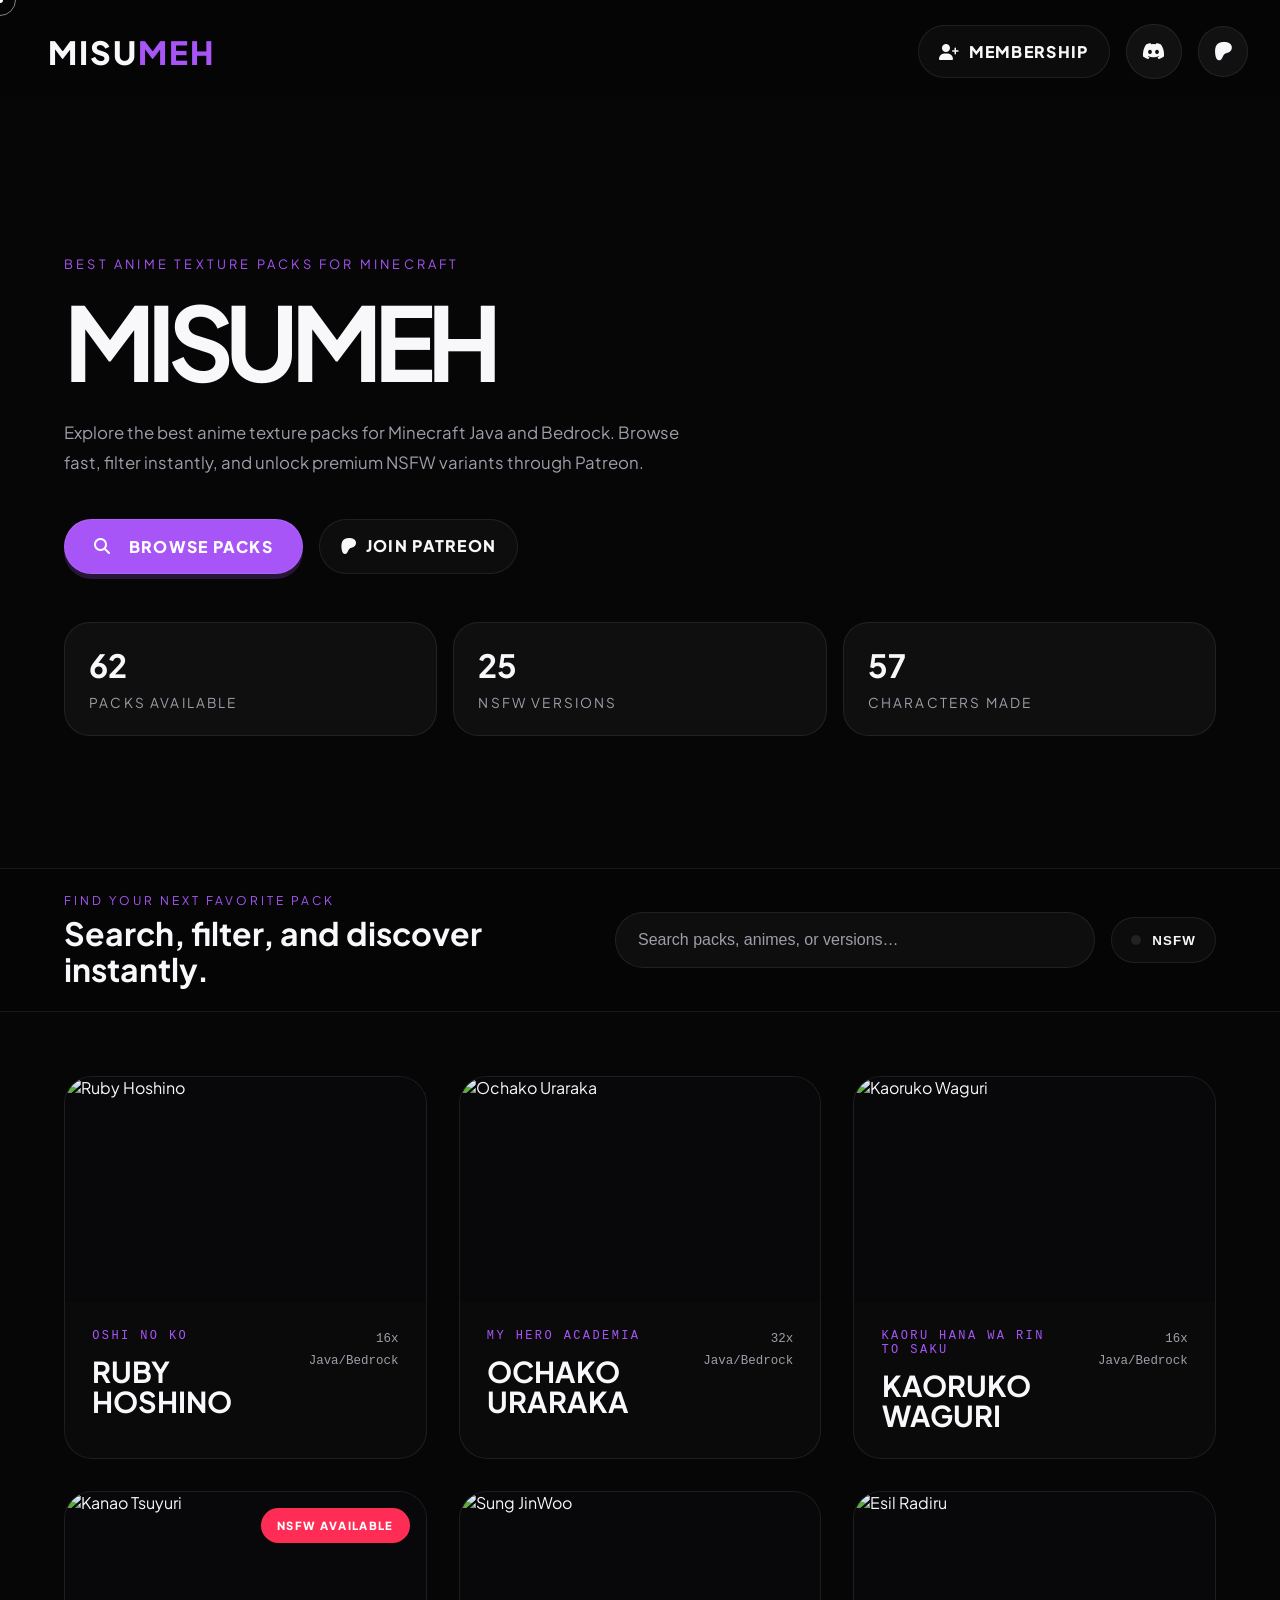
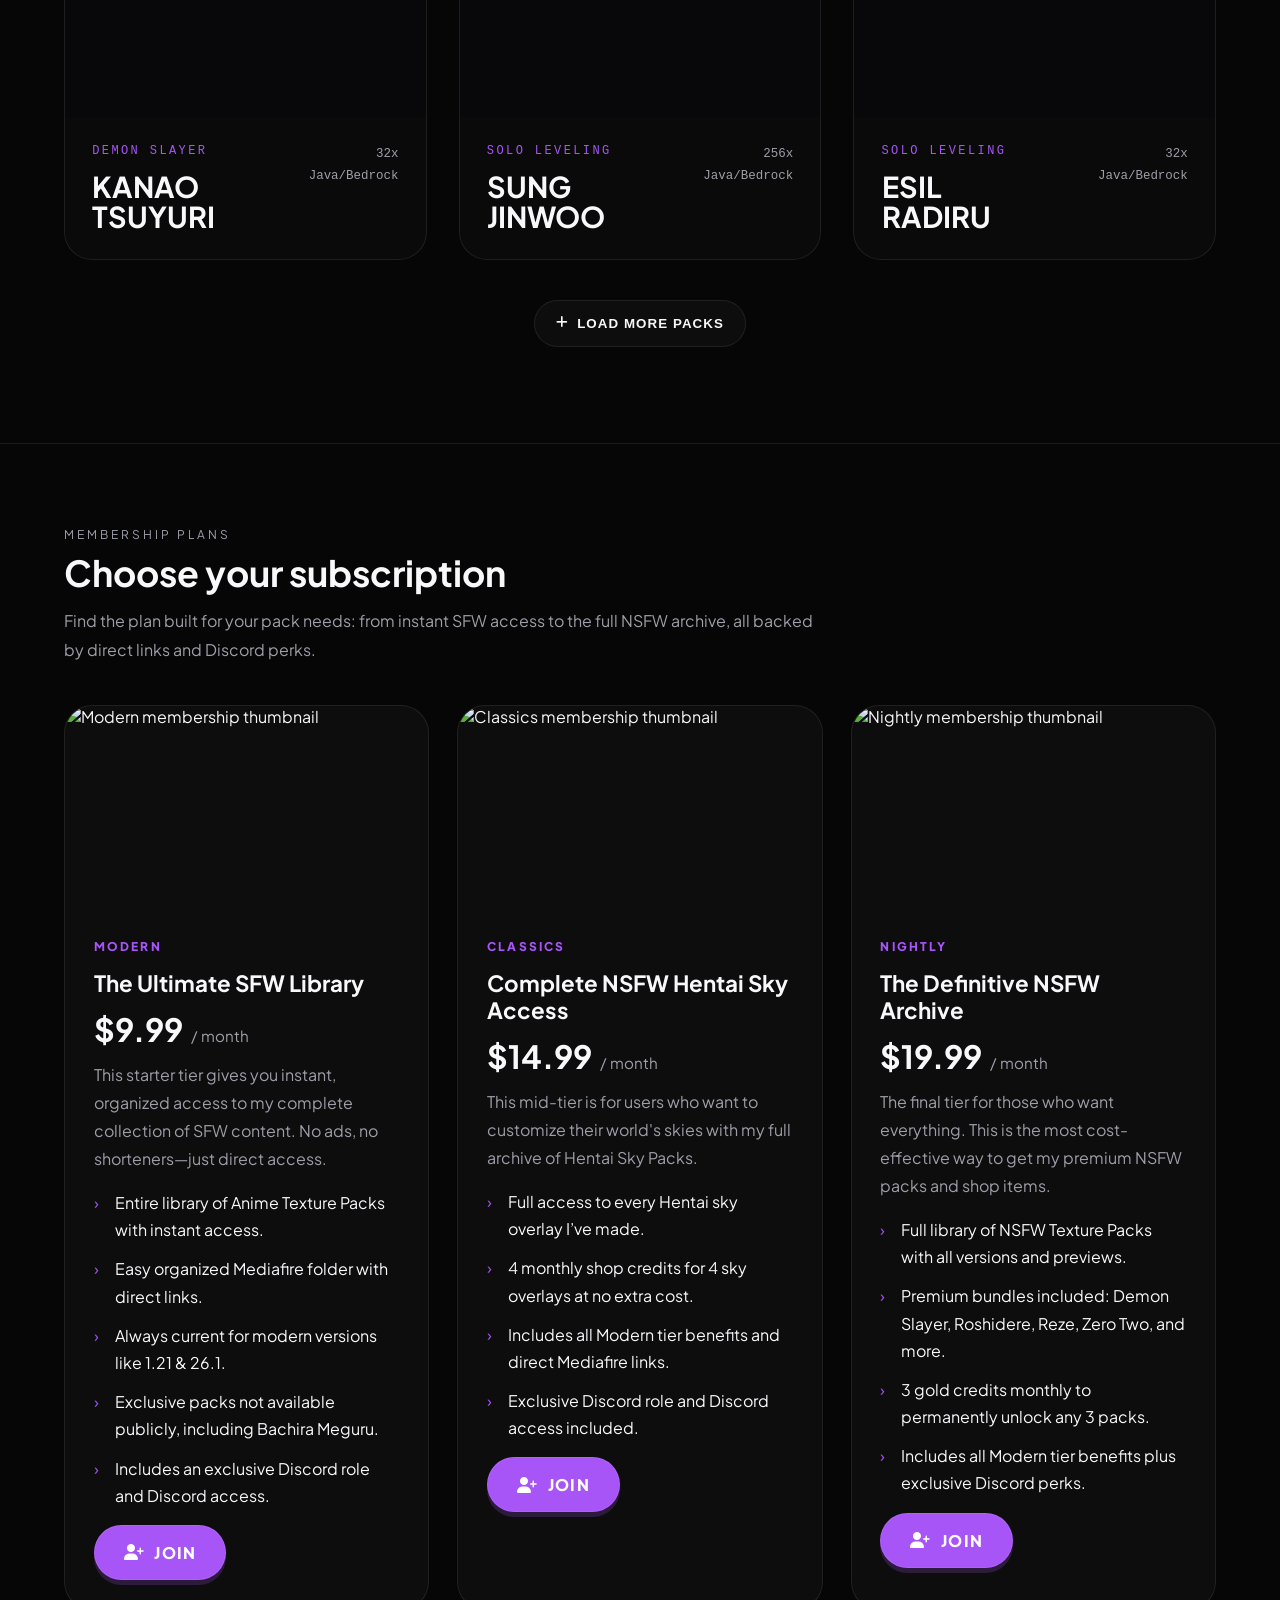
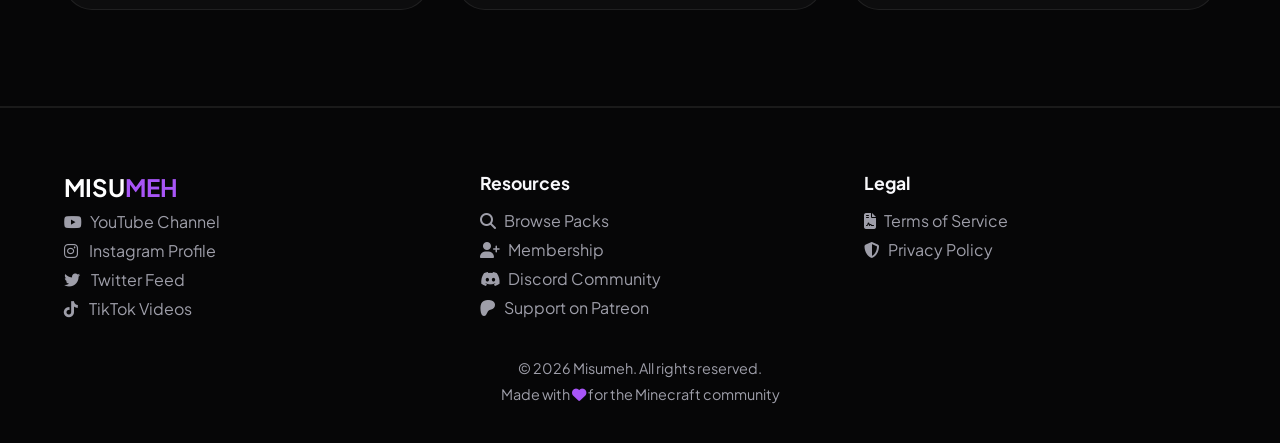
==== commit 4a1f327c: "Update hero stats to include character count and reorder NSFW versions Co-authored-by: Copilot <copi" ====
--- a/index.html
+++ b/index.html
@@ -397,9 +397,8 @@
             </div>
             <div class="hero-stats">
                 <div class="hero-stat"><strong id="packsTotal">0</strong><span>Packs Available</span></div>
-                <div class="hero-stat"><strong id="featuredTotal">0</strong><span>Bedrock Versions</span></div>
-                   <div class="hero-stat"><strong id="nsfwTotal">0</strong><span>NSFW Versions</span></div>
-
+                <div class="hero-stat"><strong id="nsfwTotal">0</strong><span>NSFW Versions</span></div>
+                <div class="hero-stat"><strong id="charTotal">0</strong><span>Characters Made</span></div>
             </div>
         </div>
     </section>
@@ -563,7 +562,8 @@
 
             document.getElementById('packsTotal').textContent = packs.length;
             document.getElementById('nsfwTotal').textContent = packs.filter(p => p.links?.nsfw).length;
-            document.getElementById('featuredTotal').textContent = packs.filter(p => p.tags?.version).length || packs.length;
+            const uniqueChars = [...new Set(packs.map(p => p.tags?.char).filter(Boolean))];
+            document.getElementById('charTotal').textContent = uniqueChars.length;
 
             render();
         }
--- a/style.css
+++ b/style.css
@@ -10,6 +10,9 @@
     --text-dim: #9e9ea9;
 }
 
+
+/* GLOBAL STYLES */
+
         * { box-sizing: border-box; margin: 0; padding: 0; }
         body {
             background: var(--bg);
@@ -18,6 +21,109 @@
             min-height: 100vh;
             overflow-x: hidden;
         }
+
+/* YOUTUBE VIDEO FRAME (PACK.HTML) */
+
+        .video-box { background: var(--bg); aspect-ratio: 16/9; box-shadow: 0 60px 120px rgba(0,0,0,0.9); border-radius: 28px; }
+        .video-box iframe { width: 100%; height: 100%; border: 1px solid var(--border); border-radius: 28px;}
+
+/* FEATURES BELOW YOUTUBE VIDEO (PACK.HTML) */
+
+        .feature-row { display: grid; grid-template-columns: repeat(3, 1fr); gap: 1.5rem; margin-top: 2rem; }
+        .feature-card { background: var(--surface); padding: 2.2rem; border: 1px solid var(--border); border-radius: 18px; }
+        .feature-card label { display: block; color: var(--accent); font-size: 0.65rem; font-weight: 800; text-transform: uppercase; letter-spacing: 2px; margin-bottom: 0.8rem; }
+        .feature-card p { margin: 0; font-size: 1.3rem; font-weight: 700; }
+
+/* SIDEBAR DOWNLOADS (PACK.HTML) */
+
+    .sidebar { position: sticky; top: 4rem; height: fit-content; }
+        .db-card { background: var(--surface); border: 1px solid var(--border); overflow: hidden; border-radius: 28px; }
+        .db-header { background: rgba(255, 255, 255, 0.02); padding: 1.8rem 2.2rem; border-bottom: 1px solid var(--border); }
+        .db-header h3 { font-size: 1rem; font-weight: 900; margin: 0; letter-spacing: 2px; }
+        .db-header p { font-size: 0.65rem; color: var(--text-dim); margin-top: 6px; text-transform: uppercase; }
+
+        .dl-list { padding: 1.8rem; display: flex; flex-direction: column; gap: 10px; }
+        .dl-slot {
+            display: flex; justify-content: space-between; align-items: center;
+            padding: 1.2rem; background: rgba(255,255,255,0.01);
+            border: 1px solid var(--border); text-decoration: none; transition: background 0.3s ease, border-color 0.3s ease, transform 0.3s ease, box-shadow 0.3s ease;
+            border-radius: 12px;
+        }
+        .dl-slot:hover { background: rgba(255,255,255,0.06); border-color: rgba(168,85,247,0.5); transform: translateY(-2px); box-shadow: 0 20px 60px rgba(0,0,0,0.18); }
+        .dl-slot.patreon-only {
+            background: rgba(168, 85, 247, 0.05);
+            border-color: var(--accent);
+        }
+        .dl-slot.patreon-only:hover {
+            background: rgba(168, 85, 247, 0.16);
+            border-color: var(--accent);
+            box-shadow: 0 18px 50px rgba(168, 85, 247, 0.16);
+        }
+        .dl-slot.patreon-only.nsfw:hover {
+            background: rgba(248,113,113,0.16);
+            border-color: var(--nsfw-accent);
+            box-shadow: 0 18px 50px rgba(255, 33, 33, 0.28);
+        }
+        .dl-slot.patreon-only.nsfw:hover .slot-meta span i {
+            color: var(--nsfw-accent);
+        }
+        .dl-slot .slot-meta span i {
+            color: inherit;
+        }
+
+        .slot-meta span { display: block; font-size: 0.8rem; font-weight: 800; color: #fff; }
+        .slot-meta small { font-size: 0.6rem; color: var(--text-dim); font-weight: 800; }
+
+        .premium-action {
+            margin: 1.8rem; margin-top: 0; padding: 2rem;
+            background: #a955f750; text-decoration: none; display: block; text-align: center; transition: background 0.3s ease, transform 0.3s ease, box-shadow 0.3s ease, border-color 0.3s ease;
+            border-radius: 18px;
+            border: 1px solid transparent;
+        }
+        .premium-action:hover { background: #a955f7b9; border-color: var(--accent); transform: translateY(-2px); box-shadow: 0 18px 40px rgba(168, 85, 247, 0.18); }
+        .premium-action h4 { color: #fff; margin: 0; font-size: 1rem; font-weight: 900; }
+        .premium-action p { color: rgba(255,255,255,0.85); margin: 6px 0 0 0; font-size: 0.7rem; font-weight: 700; }
+
+    /* LINKS DOESNT SHOW UP BLUE */
+
+a {
+    color: var(--text-dim);
+    text-decoration: none;
+    transition: color 0.25s ease, opacity 0.25s ease;
+}
+
+a:hover {
+    color: var(--text-main);
+    opacity: 0.95;
+}
+ /* MORE PACKS RECOMMENDATIONS (PACK.HTML) */
+        .recs-section { margin-top: 0.1rem; padding-bottom: 0.1rem; }
+        .recs-header { margin-bottom: 2.5rem; display: flex; align-items: center; gap: 20px; }
+        .recs-header h2 { font-size: 1.5rem; font-weight: 900; letter-spacing: 2px; margin: 0; text-transform: uppercase; }
+        .recs-header .line { height: 2px; flex-grow: 1; background: var(--border); }
+
+        .recs-grid {
+            display: grid;
+            grid-template-columns: repeat(4, 1fr);
+            gap: 1.5rem;
+        }
+        .rec-card {
+            background: var(--surface);
+            border: 1px solid var(--border);
+            text-decoration: none;
+            color: inherit;
+            transition: 0.4s cubic-bezier(0.2, 1, 0.3, 1);
+            position: relative;
+            border-radius: 28px;
+            overflow: hidden;
+            margin-bottom: 3rem;
+        }
+        .rec-card:hover { border-color: var(--accent); transform: translateY(-10px); }
+        .rec-thumb { width: 100%; aspect-ratio: 16/9; background-size: cover; background-position: center; }
+        .rec-info { padding: 1.5rem; }
+        .rec-info h4 { margin: 0; font-size: 1rem; font-weight: 800; text-transform: uppercase; }
+        .rec-info span { font-size: 0.65rem; color: var(--accent); font-weight: 800; letter-spacing: 1px; }
+
 
 /* MEMBERSHIP Styles */
 
@@ -247,6 +353,28 @@
             transition: transform 0.25s ease, border-color 0.25s ease, background 0.25s ease;
         }
 
+        /* BACKLINK BUTTON STYLES */
+                .back-link {
+            color: var(--text-dim);
+            text-decoration: none;
+            font-weight: 800;
+            font-size: 0.7rem;
+            letter-spacing: 2px;
+            text-transform: uppercase;
+            align-items: center;
+            gap: 12px;
+            transition: 0.3s;
+            padding: 0.95rem 1.3rem;
+            border-radius: 999px;
+            border: 1px solid var(--border);
+            background: rgba(255,255,255,0.03);
+        }
+        .back-link:hover {
+            color: #fff;
+            transform: translateX(-8px);
+            border-color: var(--accent);
+        }
+
 
 /* Navigation Styles */
 
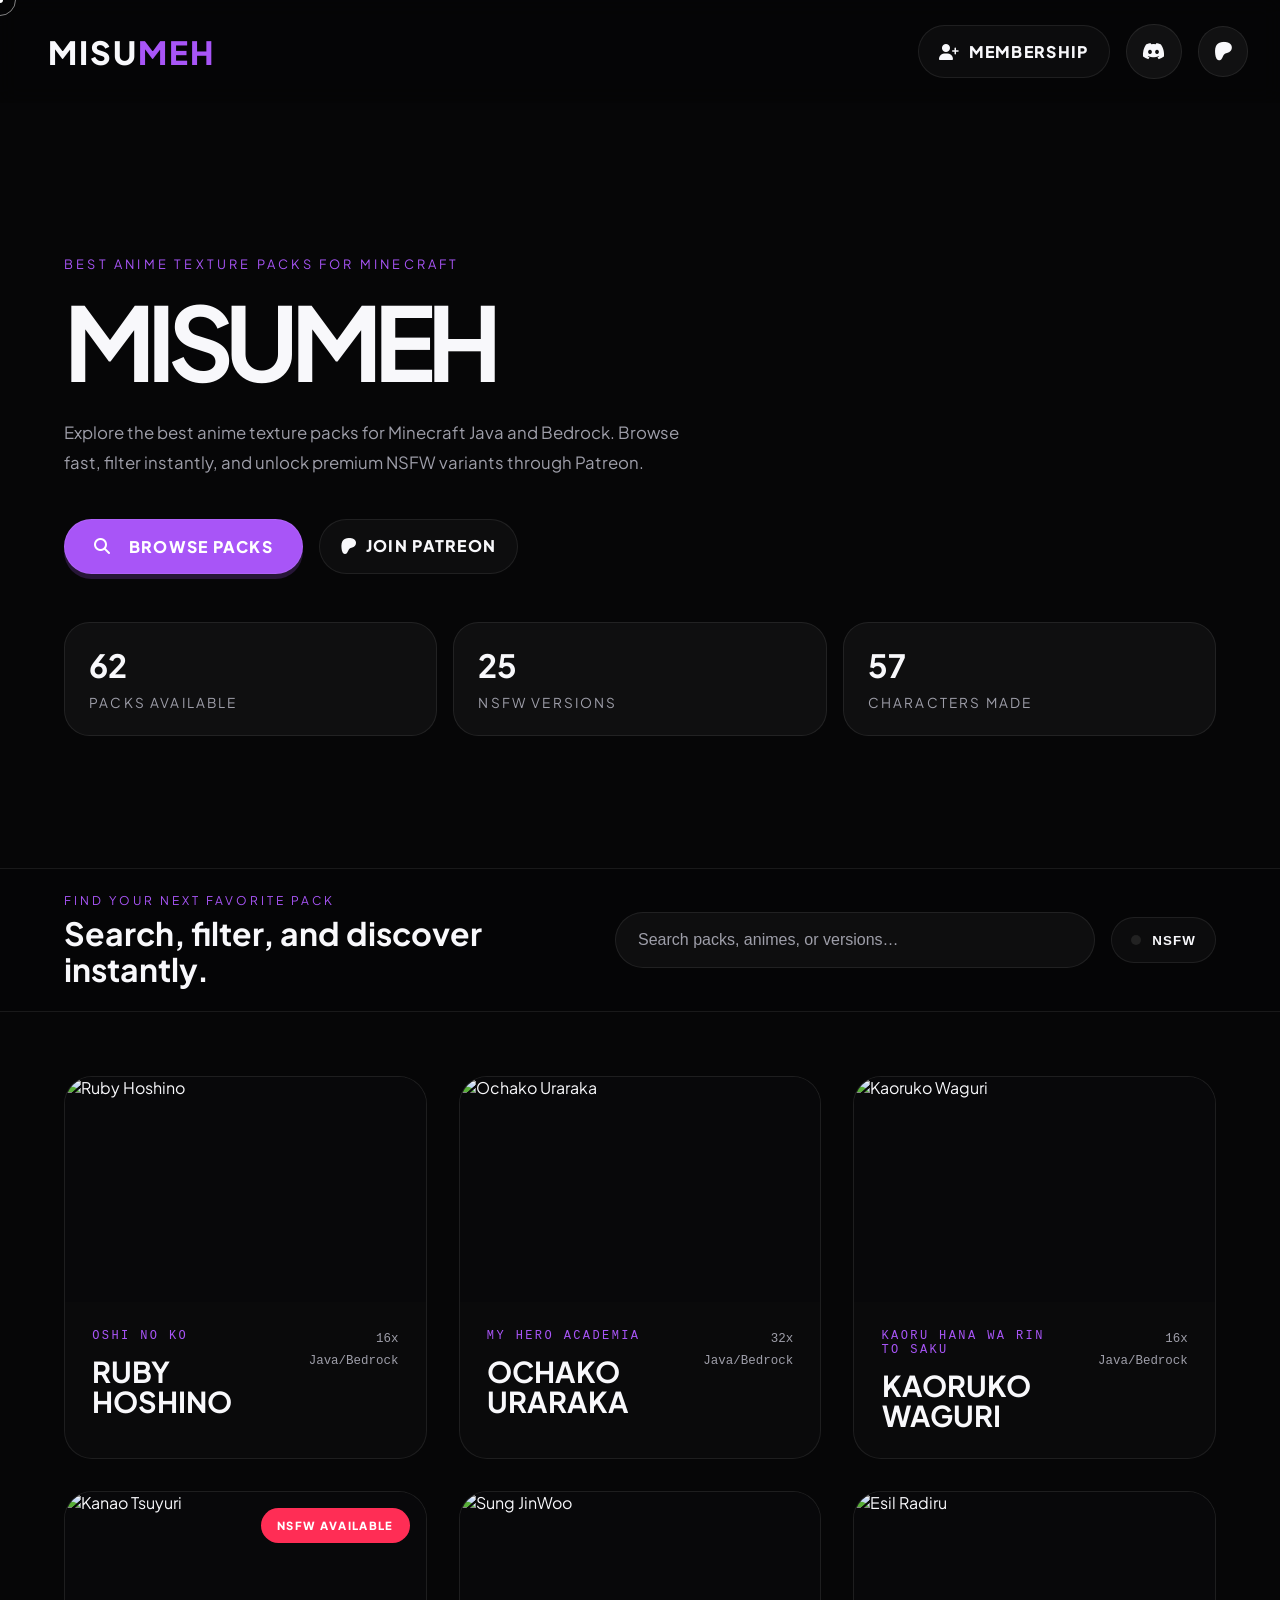
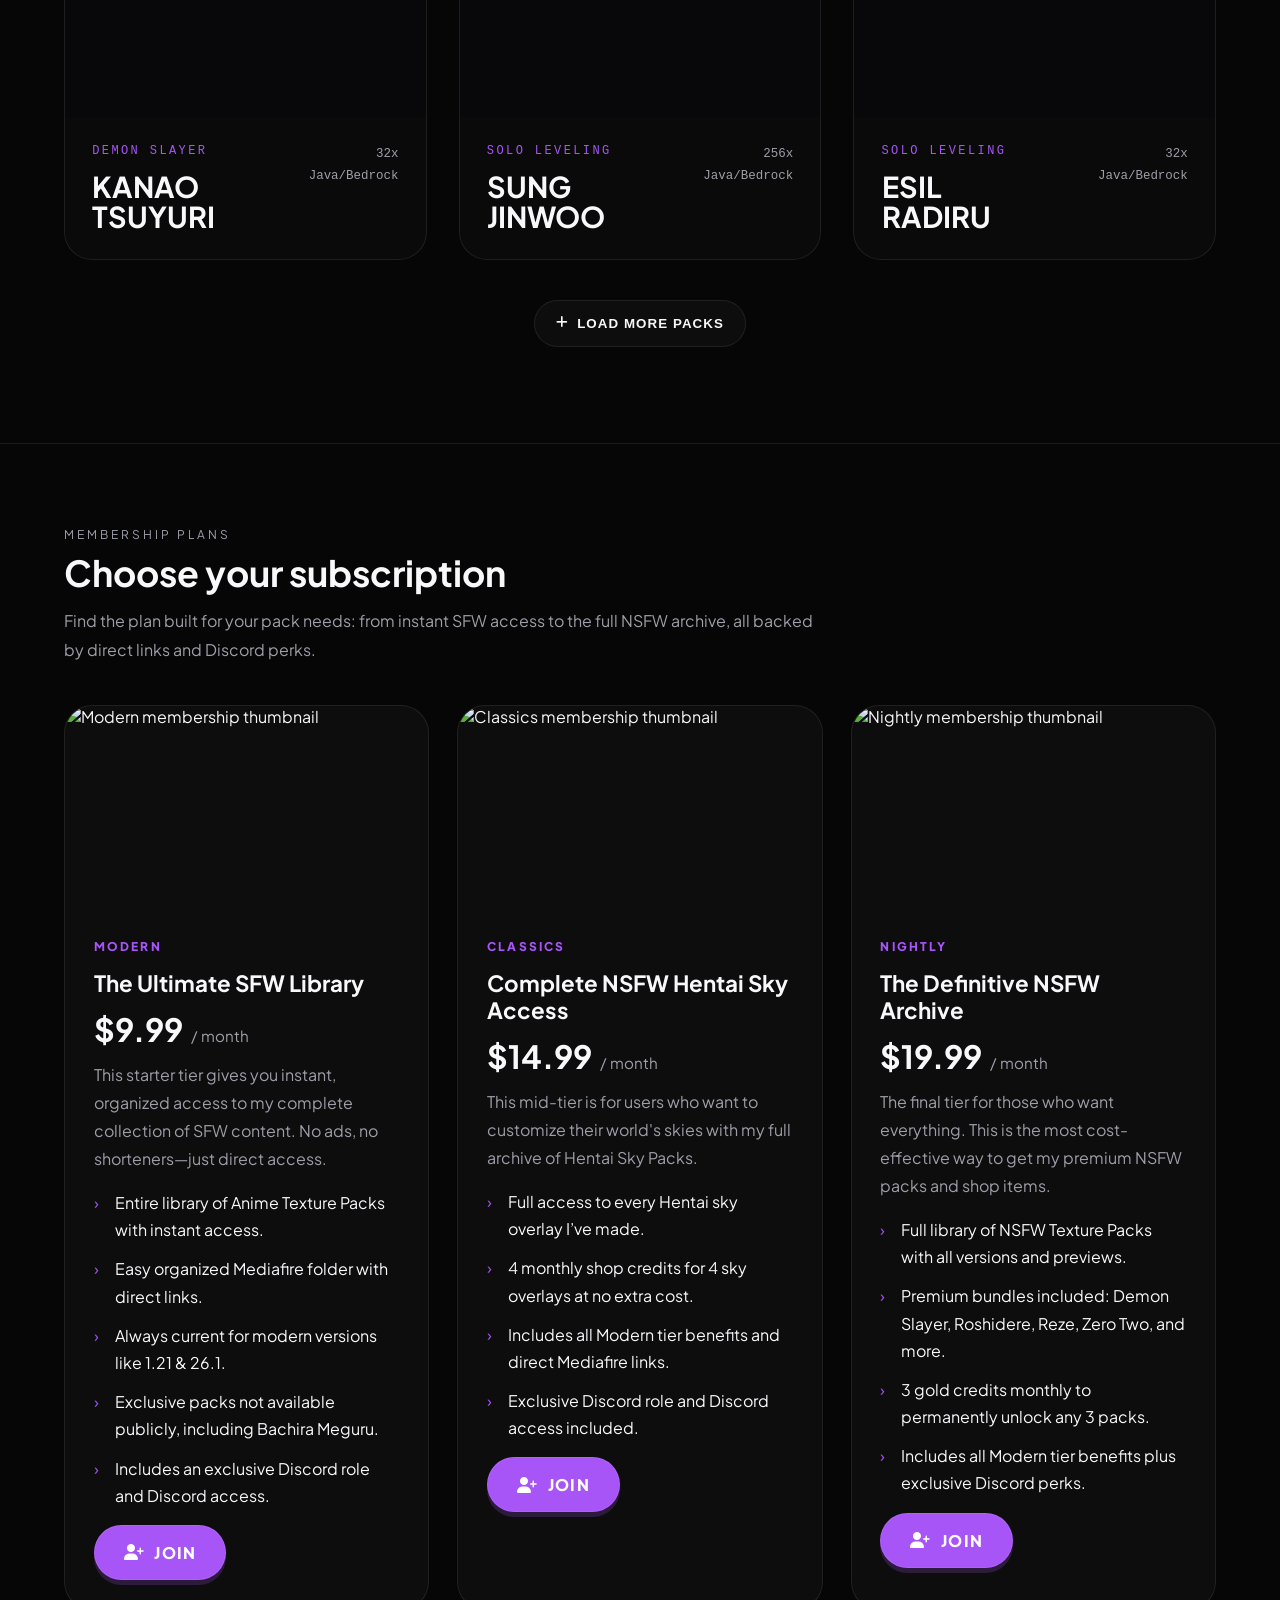
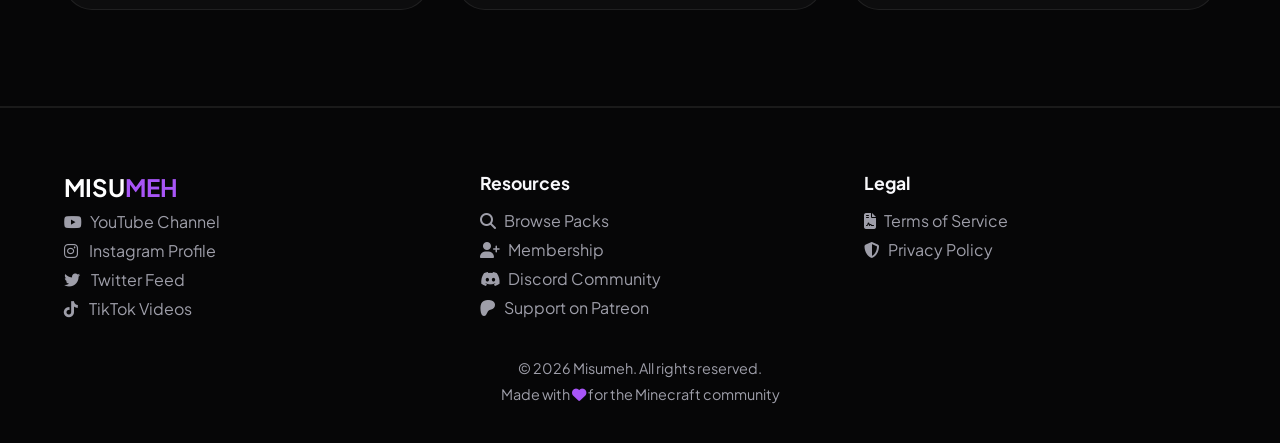
==== commit b7c85d39: "Updated Footer Links I needed to match my actual links, not placeholders." ====
--- a/index.html
+++ b/index.html
@@ -312,7 +312,48 @@
 
   
 
+        .nav-toggle {
+            display: none;
+            border: none;
+            background: rgba(255,255,255,0.05);
+            color: var(--text-main);
+            padding: 0.85rem;
+            border-radius: 999px;
+            cursor: pointer;
+            transition: transform 0.25s ease, background 0.25s ease;
+        }
+        .nav-toggle:hover {
+            background: rgba(255,255,255,0.1);
+            transform: translateY(-1px);
+        }
+
         @media (max-width: 1080px) {
+            .page-wrapper {
+                width: 100%;
+                max-width: 100%;
+                padding: 0 1.5rem;
+            }
+            .pack-grid {
+                grid-template-columns: repeat(2, minmax(260px, 1fr));
+            }
+            .membership-grid {
+                grid-template-columns: repeat(2, minmax(280px, 1fr));
+            }
+            .hero-stats {
+                grid-template-columns: repeat(2, minmax(140px, 1fr));
+            }
+            .top-nav.nav-open .nav-actions {
+                display: flex;
+                flex-direction: column;
+                align-items: stretch;
+                width: 100%;
+                gap: 0.8rem;
+                margin-top: 1rem;
+            }
+            .top-nav.nav-open .nav-actions a,
+            .top-nav.nav-open .nav-actions .icon-link {
+                width: 100%;
+            }
             .footer-content {
                 grid-template-columns: 1fr;
                 gap: 2rem;
@@ -321,51 +362,96 @@
                 grid-template-columns: 1fr;
                 gap: 1rem;
             }
+        }
+
+        @media (max-width: 760px) {
+            .page-wrapper {
+                width: 100%;
+                max-width: 100%;
+                padding: 0 1rem;
+            }
+            .top-nav {
+                flex-wrap: wrap;
+                align-items: center;
+                gap: 0.75rem;
+                padding: 1rem;
+                justify-content: space-between;
+            }
+            .nav-toggle {
+                display: inline-flex;
+                order: -1;
+            }
+            .nav-actions {
+                display: none;
+            }
+            .top-nav.nav-open .nav-actions {
+                display: flex;
+                flex-direction: column;
+                align-items: stretch;
+                width: 100%;
+                gap: 0.8rem;
+                margin-top: 1rem;
+            }
+            .top-nav.nav-open .nav-actions a,
+            .top-nav.nav-open .nav-actions .icon-link {
+                width: 100%;
+            }
+            .top-nav .brand {
+                flex: 1;
+                text-align: center;
+                order: 0;
+            }
+            .hero {
+                min-height: auto;
+                padding-bottom: 1rem;
+            }
+            .hero-content {
+                padding: 3rem 0 2rem;
+            }
+            .hero-desc {
+                max-width: 100%;
+                font-size: 1rem;
+                border-left: none;
+                padding-left: 0;
+            }
             .hero-stats {
-                grid-template-columns: repeat(2, minmax(140px, 1fr));
+                grid-template-columns: repeat(3, 1fr);
+                gap: 0.75rem;
+            }
+            .hero-stat {
+                padding: 1rem 0.75rem;
+                font-size: 0.9rem;
+            }
+            .hero-stat strong {
+                font-size: 1.8rem;
+            }
+            .hero-actions {
+                flex-direction: row;
+                gap: 0.75rem;
+            }
+            .hero-actions a {
+                flex: 1;
+                text-align: center;
+            }
+            .pack-grid {
+                grid-template-columns: 1fr;
             }
             .membership-grid {
                 grid-template-columns: 1fr;
             }
-        }
-
-        @media (max-width: 760px) {
-            .top-nav,
-            .discovery-inner,
-            .hero-actions {
-                flex-direction: column;
-                align-items: stretch;
-            }
-
-            .top-nav {
-                padding-top: 1rem;
-                padding-bottom: 1rem;
-            }
-
-            .search-input {
-                width: 100%;
-            }
-
-            .pack-meta {
-                flex-direction: column;
-                align-items: flex-start;
-            }
-
-            .pack-title {
-                max-width: 100%;
-            }
-
-            .hero {
-                min-height: 70vh;
-            }
-
-            .hero-content {
-                padding: 4rem 0 3rem;
-            }
-
-            .hero-actions,
-            .nav-actions {
-                align-items: stretch;
+            .icon-link {
+                padding: 0.75rem;
+            }
+            .icon-link i {
+                font-size: 1rem;
+            }
+            .footer-content {
+                grid-template-columns: 1fr;
+                gap: 2rem;
+            }
+            .footer-links {
+                grid-template-columns: 1fr;
+                gap: 1rem;
             }
         }
     </style>
@@ -374,6 +460,9 @@
 <custom-cursor></custom-cursor>
     <header class="top-nav">
             <a class="brand" href="#">MISU<span style="color: var(--accent);">MEH</span></a>
+            <button class="nav-toggle" onclick="toggleNav()" aria-label="Open menu">
+                <i class="fa-solid fa-bars"></i>
+            </button>
             <div class="nav-actions">
                 <a href="#membership" class="btn-outline"><i class="fa-solid fa-user-plus margin-icon"></i>Membership</a>
                 <a href="https://discord.gg/BGB66CWGnj" target="_blank" rel="noopener" class="icon-link" aria-label="Discord">
@@ -502,10 +591,10 @@
                 <div class="footer-brand">
                     <h3><span style="color: #ffffff;">MISU<span style="color: var(--accent);">MEH</h3>
                    <ul>
-                    <li><a href="index.html"><i class="fa-brands fa-youtube margin-icon"></i>YouTube Channel</a></li>
-                    <li><a href="index.html#membership"><i class="fa-brands fa-instagram margin-icon"></i> Instagram Profile</a></li>
-                    <li><a href="https://discord.gg/BGB66CWGnj" target="_blank"><i class="fa-brands fa-twitter margin-icon"></i> Twitter Feed</a></li>
-                    <li><a href="https://www.patreon.com/cw/MisuPacks" target="_blank"><i class="fa-brands fa-tiktok margin-icon"></i> TikTok Videos</a></li> 
+                    <li><a href="https://www.youtube.com/@MisuPacks"><i class="fa-brands fa-youtube margin-icon"></i>YouTube Channel</a></li>
+                    <li><a href="https://www.instagram.com/misumehh/"><i class="fa-brands fa-instagram margin-icon"></i> Instagram Profile</a></li>
+                    <li><a href="https://x.com/Misumeh" target="_blank"><i class="fa-brands fa-twitter margin-icon"></i> Twitter Feed</a></li>
+                    <li><a href="https://www.tiktok.com/@misumehh" target="_blank"><i class="fa-brands fa-tiktok margin-icon"></i> TikTok Videos</a></li> 
                     </ul>
                 </div>
                 <div class="footer-links">
@@ -574,6 +663,11 @@
             render();
         }
 
+        function toggleNav() {
+            const nav = document.querySelector('.top-nav');
+            nav.classList.toggle('nav-open');
+        }
+
         function loadMore() {
             visibleCount += 6;
             render();
--- a/style.css
+++ b/style.css
@@ -532,7 +532,123 @@
     margin: 0.5rem 0;
 }
 
+@media (max-width: 1080px) {
+    .page-wrapper {
+        width: 100%;
+        max-width: 100%;
+        padding: 0 2rem;
+    }
+    .feature-row,
+    .recs-grid,
+    .subscription-grid,
+    .membership-grid {
+        gap: 1.5rem;
+    }
+    .recs-grid {
+        grid-template-columns: repeat(2, minmax(240px, 1fr));
+    }
+}
+
 @media (max-width: 760px) {
+    .page-wrapper {
+        width: 100%;
+        max-width: 100%;
+        padding: 0 1.2rem;
+    }
+
+    .top-nav,
+    .discovery-inner,
+    .hero-actions,
+    .nav-actions {
+        flex-direction: column;
+        align-items: stretch;
+    }
+
+    .top-nav {
+        padding: 1rem 1rem;
+        gap: 0.75rem;
+    }
+
+    .brand {
+        margin: 0 auto;
+        text-align: center;
+        width: 100%;
+    }
+
+    .hero {
+        min-height: auto;
+        padding-bottom: 1rem;
+    }
+
+    .hero-content {
+        padding: 3rem 0 2rem;
+    }
+
+    .hero-desc {
+        max-width: 100%;
+        font-size: 1rem;
+        border-left: none;
+        padding-left: 0;
+    }
+
+    .hero-stats {
+        grid-template-columns: 1fr;
+    }
+
+    .hero-stat {
+        padding: 1.25rem 1.25rem;
+    }
+
+    .pack-grid {
+        grid-template-columns: 1fr;
+    }
+
+    .pack-item {
+        border-radius: 24px;
+    }
+
+    .pack-meta {
+        flex-direction: column;
+        align-items: stretch;
+        gap: 0.75rem;
+    }
+
+    .pack-title h3 {
+        font-size: 1.4rem;
+    }
+
+    .pack-tags {
+        text-align: left;
+        font-size: 0.82rem;
+    }
+
+    .nsfw-indicator {
+        top: 0.75rem;
+        right: 0.75rem;
+        padding: 0.55rem 0.85rem;
+        font-size: 0.68rem;
+    }
+
+    .dl-slot {
+        flex-wrap: wrap;
+        gap: 0.8rem;
+    }
+
+    .dl-slot .slot-meta {
+        width: 100%;
+    }
+
+    .premium-action {
+        padding: 1.4rem;
+    }
+
+    .btn-outline,
+    .btn-secondary,
+    .btn-primary {
+        width: 100%;
+        justify-content: center;
+    }
+
     .footer-content {
         grid-template-columns: 1fr;
         gap: 2rem;
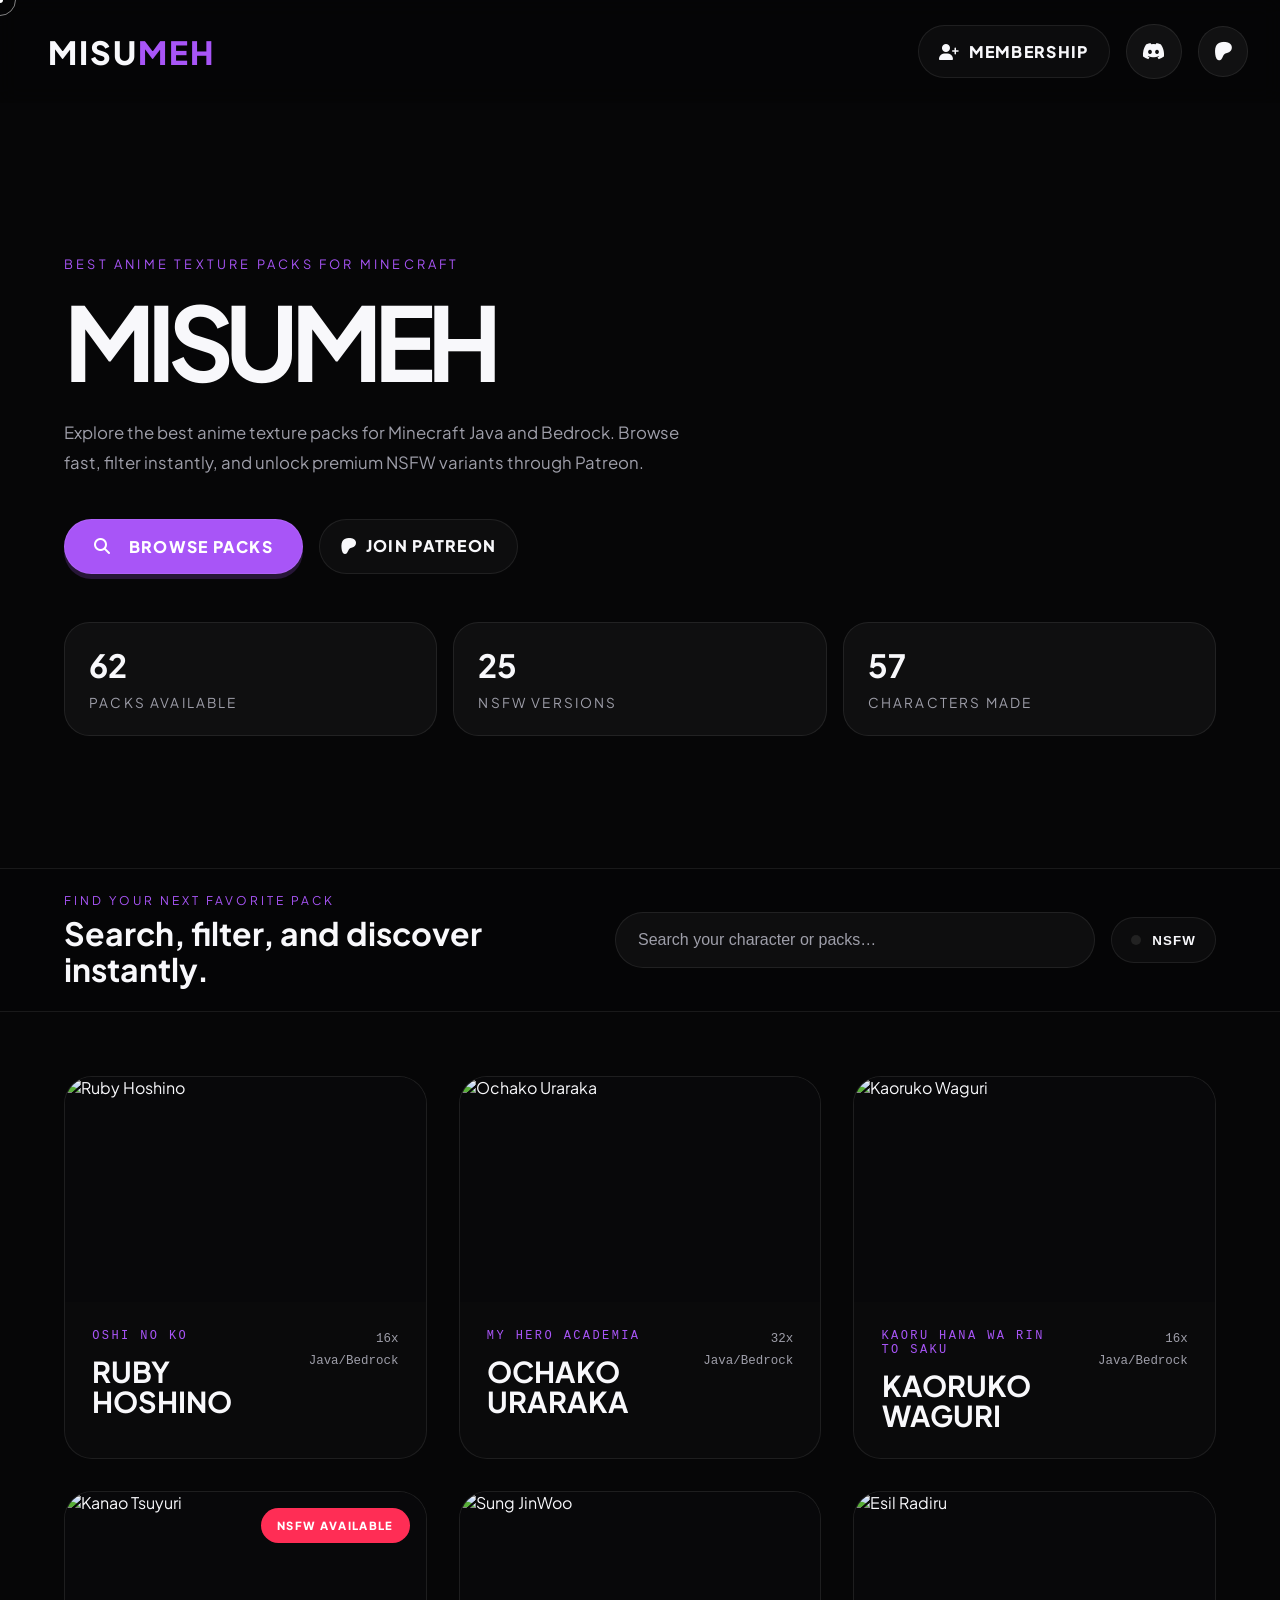
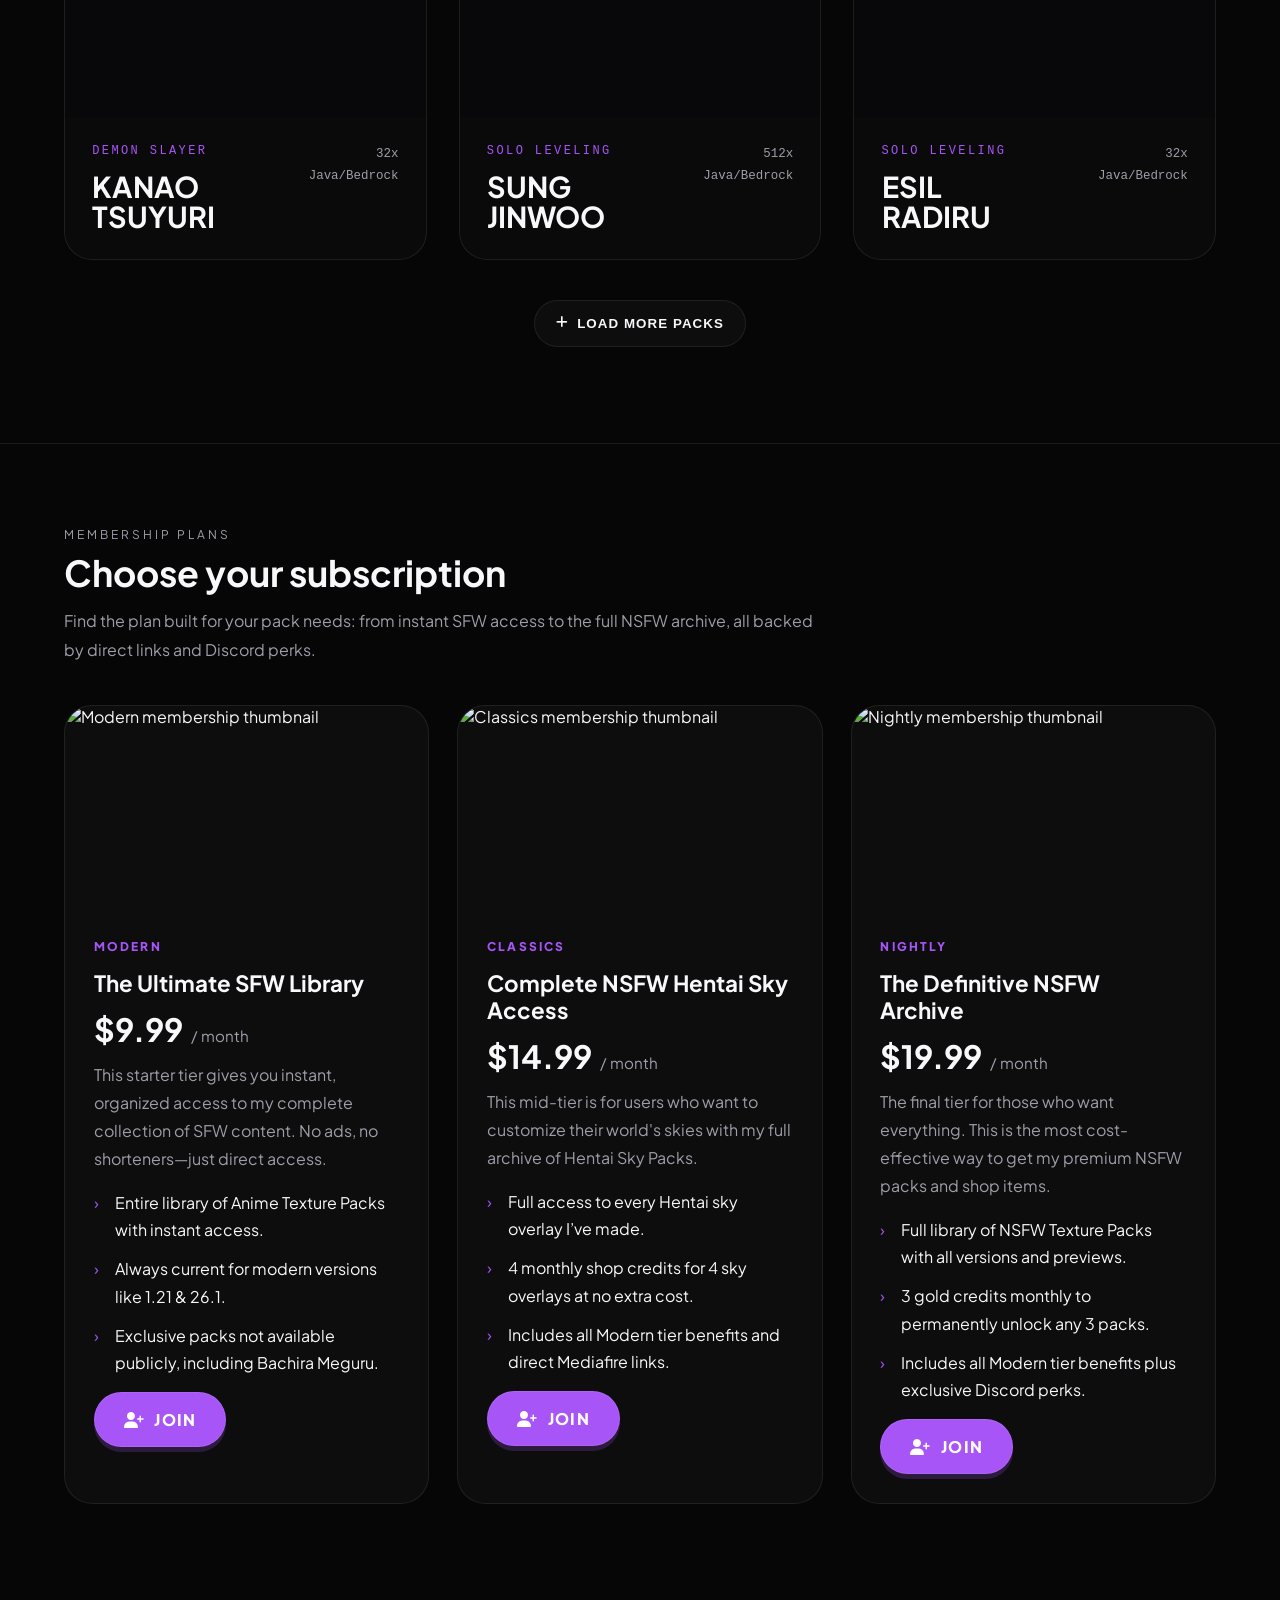
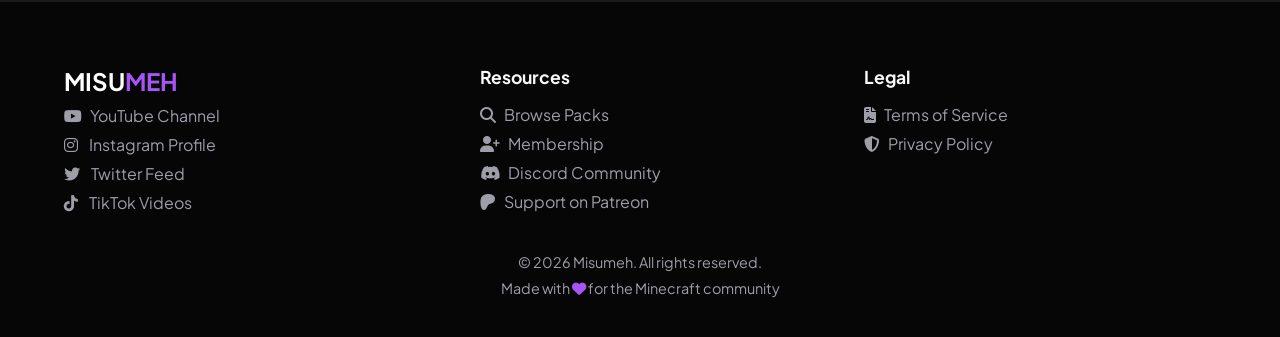
==== commit f91f3d7e: "Update index.html Not much sadly" ====
--- a/index.html
+++ b/index.html
@@ -156,7 +156,7 @@
         }
 
         .discovery-bar {
-            position: sticky;
+            position: -webkit-sticky;
             top: 0;
             z-index: 90;
             padding: 1.5rem 0;
@@ -500,7 +500,7 @@
                 <h2>Search, filter, and discover instantly.</h2>
             </div>
             <div class="discovery-actions">
-                <input type="text" id="searchInput" class="search-input" placeholder="Search packs, animes, or versions…" oninput="render()">
+                <input type="text" id="searchInput" class="search-input" placeholder="Search your character or packs…" oninput="render()">
                 <button class="nsfw-toggle" onclick="toggleNsfw()">
                     <span class="dot"></span>
                     <span>NSFW</span>
@@ -535,10 +535,8 @@
                         <p class="sub-desc">This starter tier gives you instant, organized access to my complete collection of SFW content. No ads, no shorteners—just direct access.</p>
                         <ul class="sub-features">
                             <li>Entire library of Anime Texture Packs with instant access.</li>
-                            <li>Easy organized Mediafire folder with direct links.</li>
                             <li>Always current for modern versions like 1.21 & 26.1.</li>
                             <li>Exclusive packs not available publicly, including Bachira Meguru.</li>
-                            <li>Includes an exclusive Discord role and Discord access.</li>
                         </ul>
                         <div class="sub-card-footer">
                             <a href="https://www.patreon.com/cw/MisuPacks" target="_blank" rel="noopener" class="btn-primary"><i class="fa-solid fa-user-plus"></i>Join</a>
@@ -556,7 +554,6 @@
                             <li>Full access to every Hentai sky overlay I’ve made.</li>
                             <li>4 monthly shop credits for 4 sky overlays at no extra cost.</li>
                             <li>Includes all Modern tier benefits and direct Mediafire links.</li>
-                            <li>Exclusive Discord role and Discord access included.</li>
                         </ul>
                         <div class="sub-card-footer">
                             <a href="https://www.patreon.com/cw/MisuPacks" target="_blank" rel="noopener" class="btn-primary"><i class="fa-solid fa-user-plus"></i>Join</a>
@@ -572,7 +569,6 @@
                         <p class="sub-desc">The final tier for those who want everything. This is the most cost-effective way to get my premium NSFW packs and shop items.</p>
                         <ul class="sub-features">
                             <li>Full library of NSFW Texture Packs with all versions and previews.</li>
-                            <li>Premium bundles included: Demon Slayer, Roshidere, Reze, Zero Two, and more.</li>
                             <li>3 gold credits monthly to permanently unlock any 3 packs.</li>
                             <li>Includes all Modern tier benefits plus exclusive Discord perks.</li>
                         </ul>
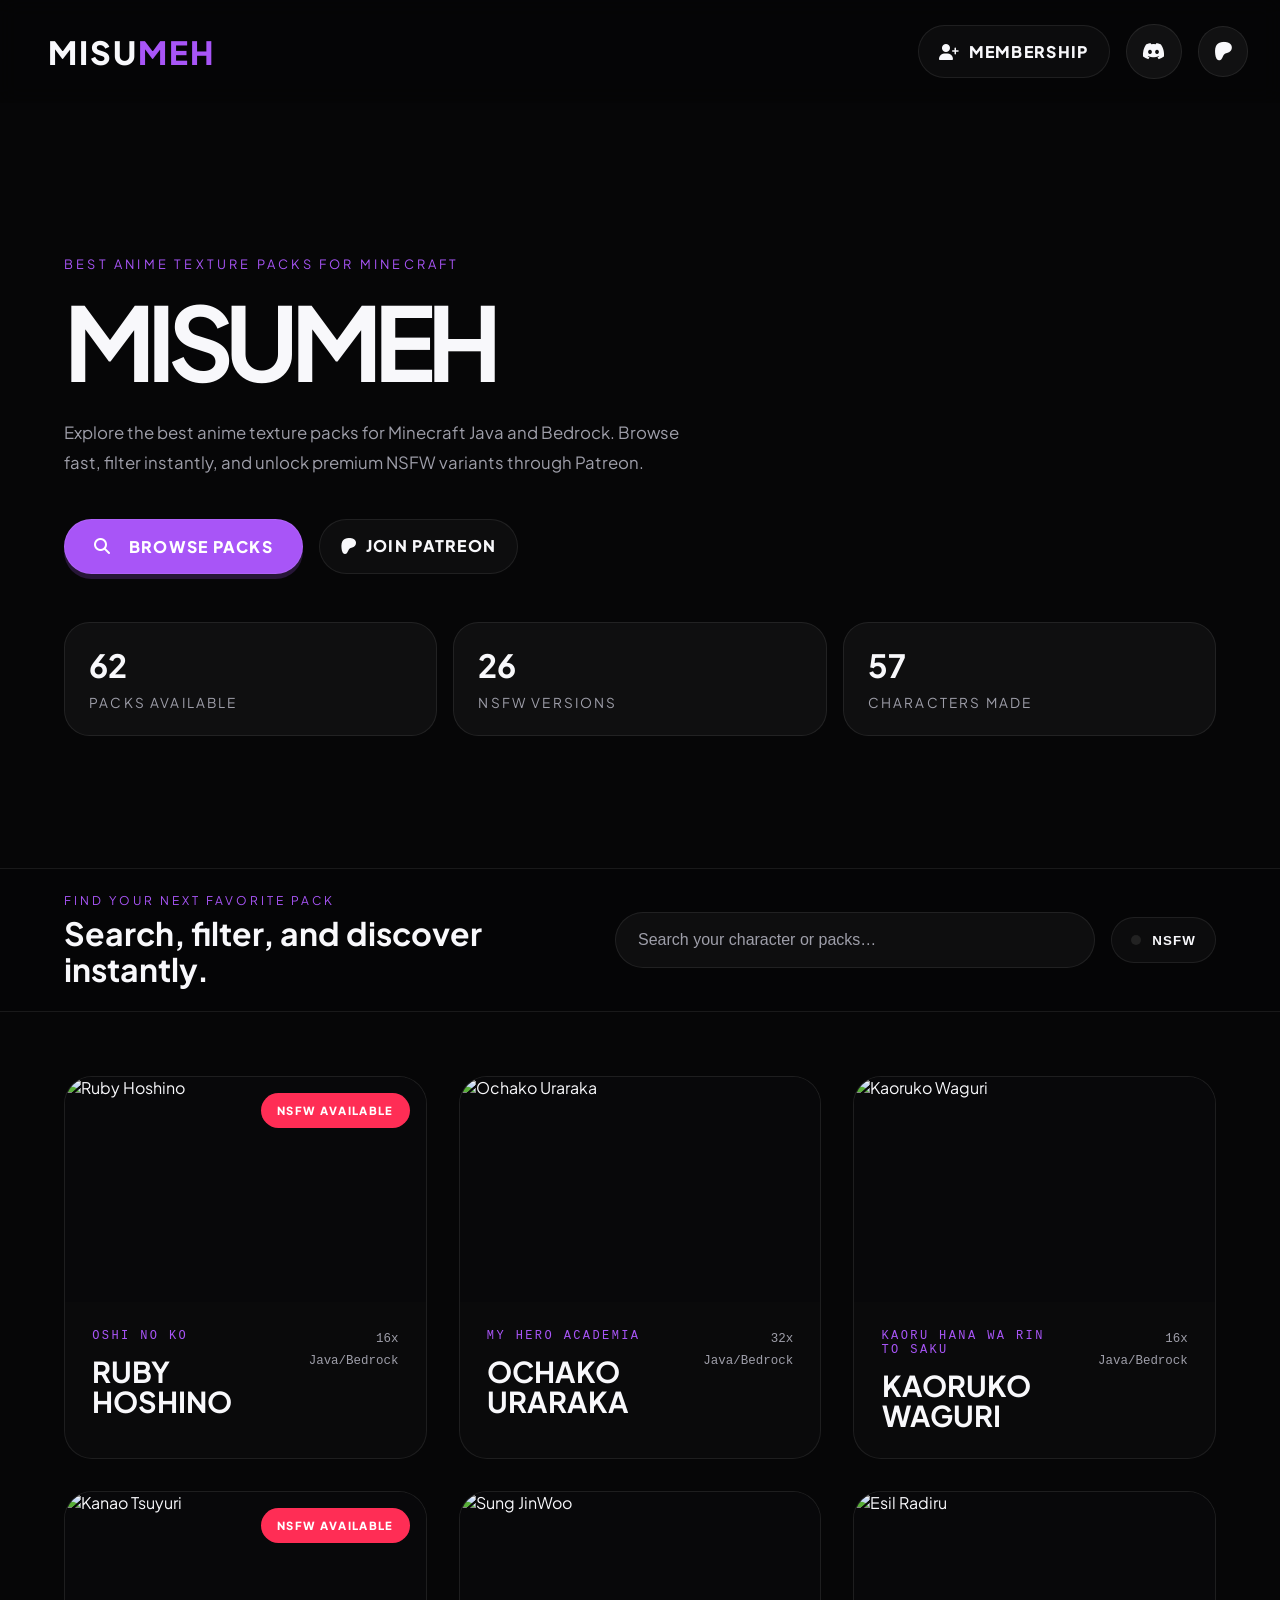
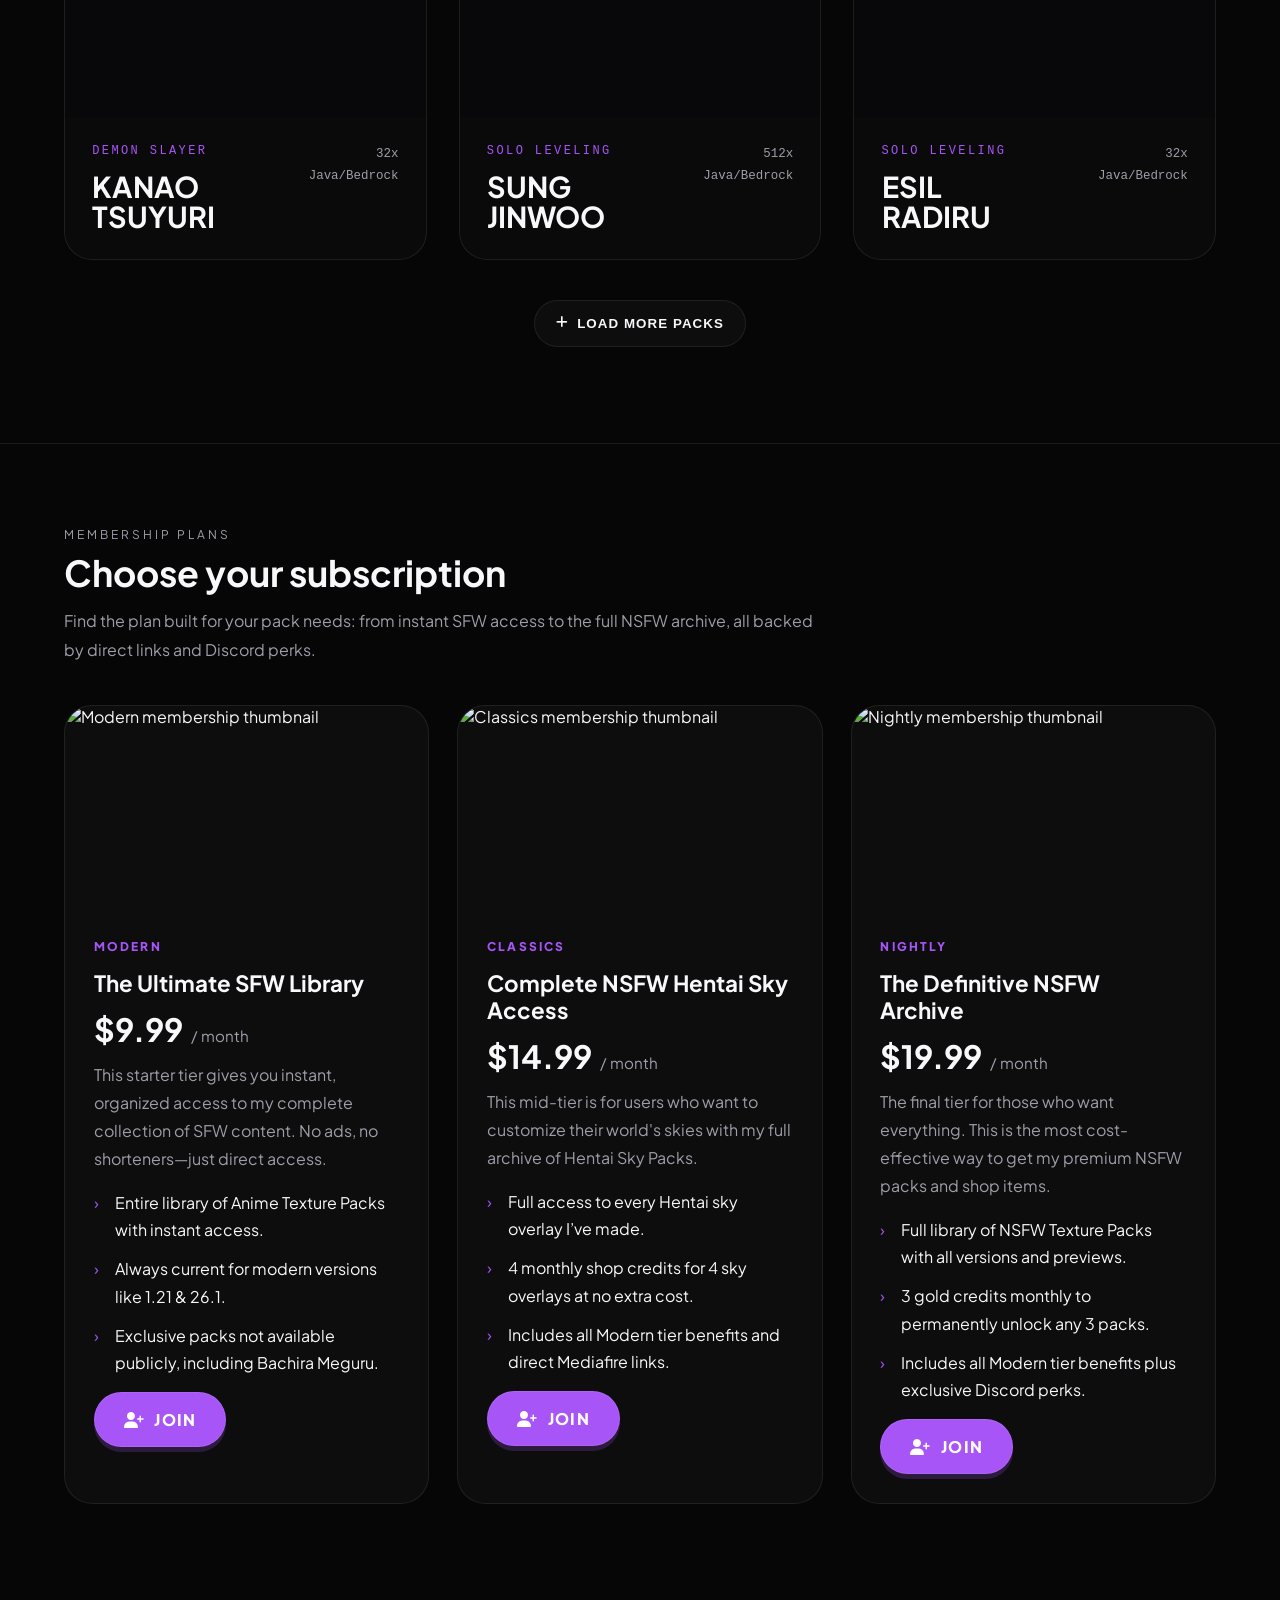
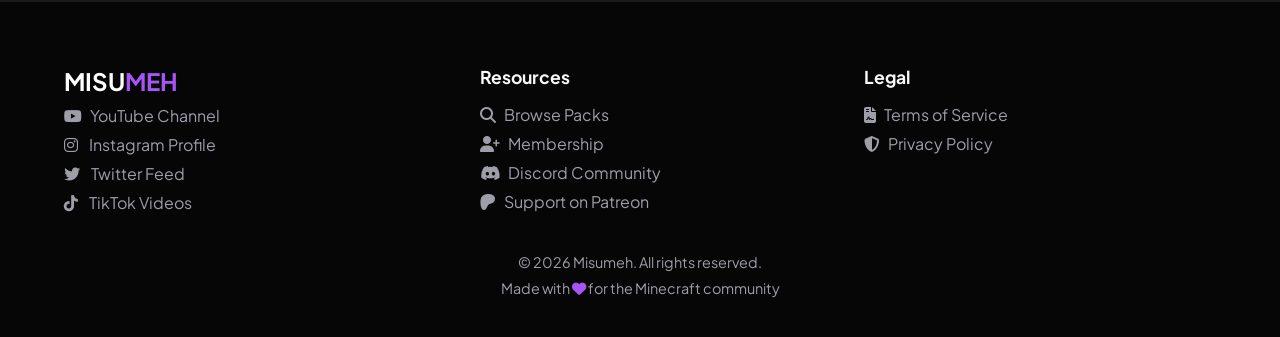
==== commit dac1fac7: "Removed the Custom Cursor" ====
--- a/index.html
+++ b/index.html
@@ -13,7 +13,6 @@
     <link href="https://fonts.googleapis.com/css2?family=Plus+Jakarta+Sans:wght@400;600;700;800&display=swap" rel="stylesheet">
     <link rel="stylesheet" href="style.css">
         <link rel="stylesheet" href="https://cdnjs.cloudflare.com/ajax/libs/font-awesome/6.5.1/css/all.min.css">
-    <script src="custom-cursor.js"></script>
     <script type="application/ld+json">
     {
       "@context": "https://schema.org/",
@@ -457,7 +456,6 @@
     </style>
 </head>
 <body>
-<custom-cursor></custom-cursor>
     <header class="top-nav">
             <a class="brand" href="#">MISU<span style="color: var(--accent);">MEH</span></a>
             <button class="nav-toggle" onclick="toggleNav()" aria-label="Open menu">
